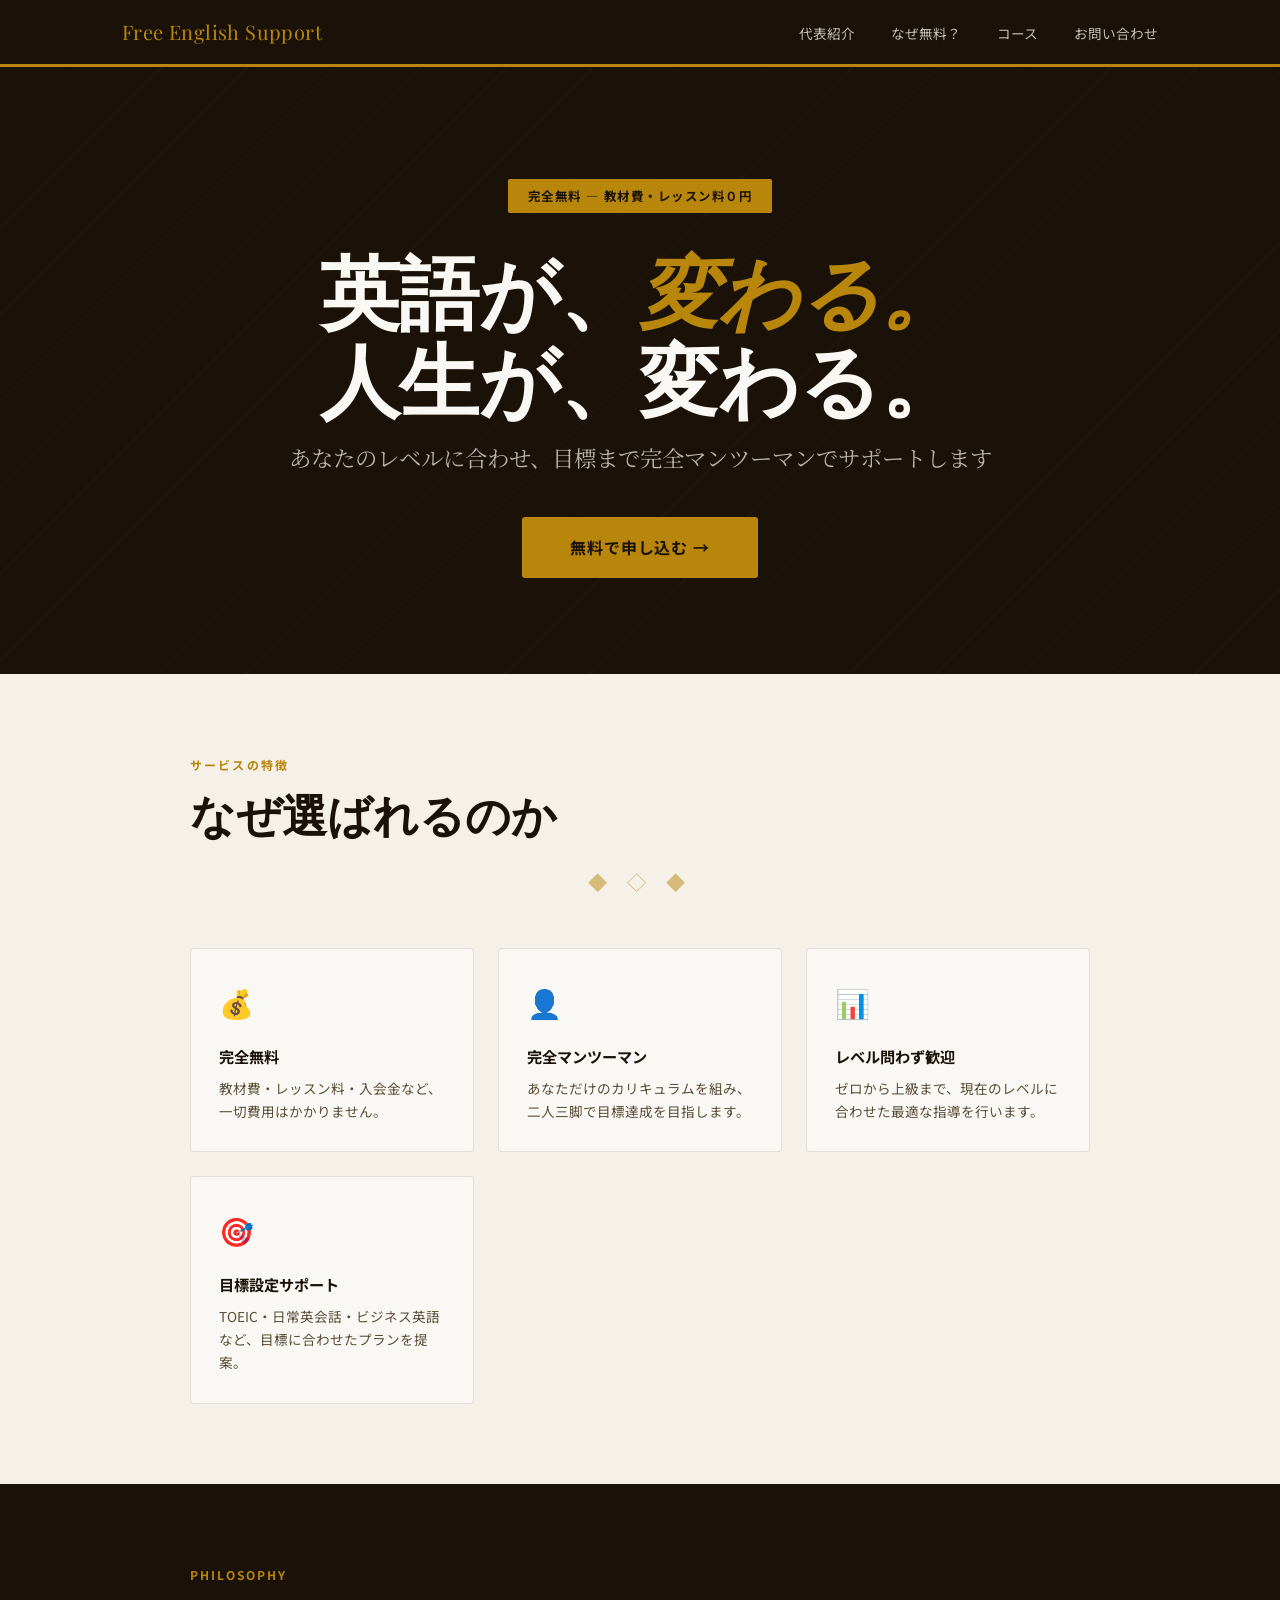
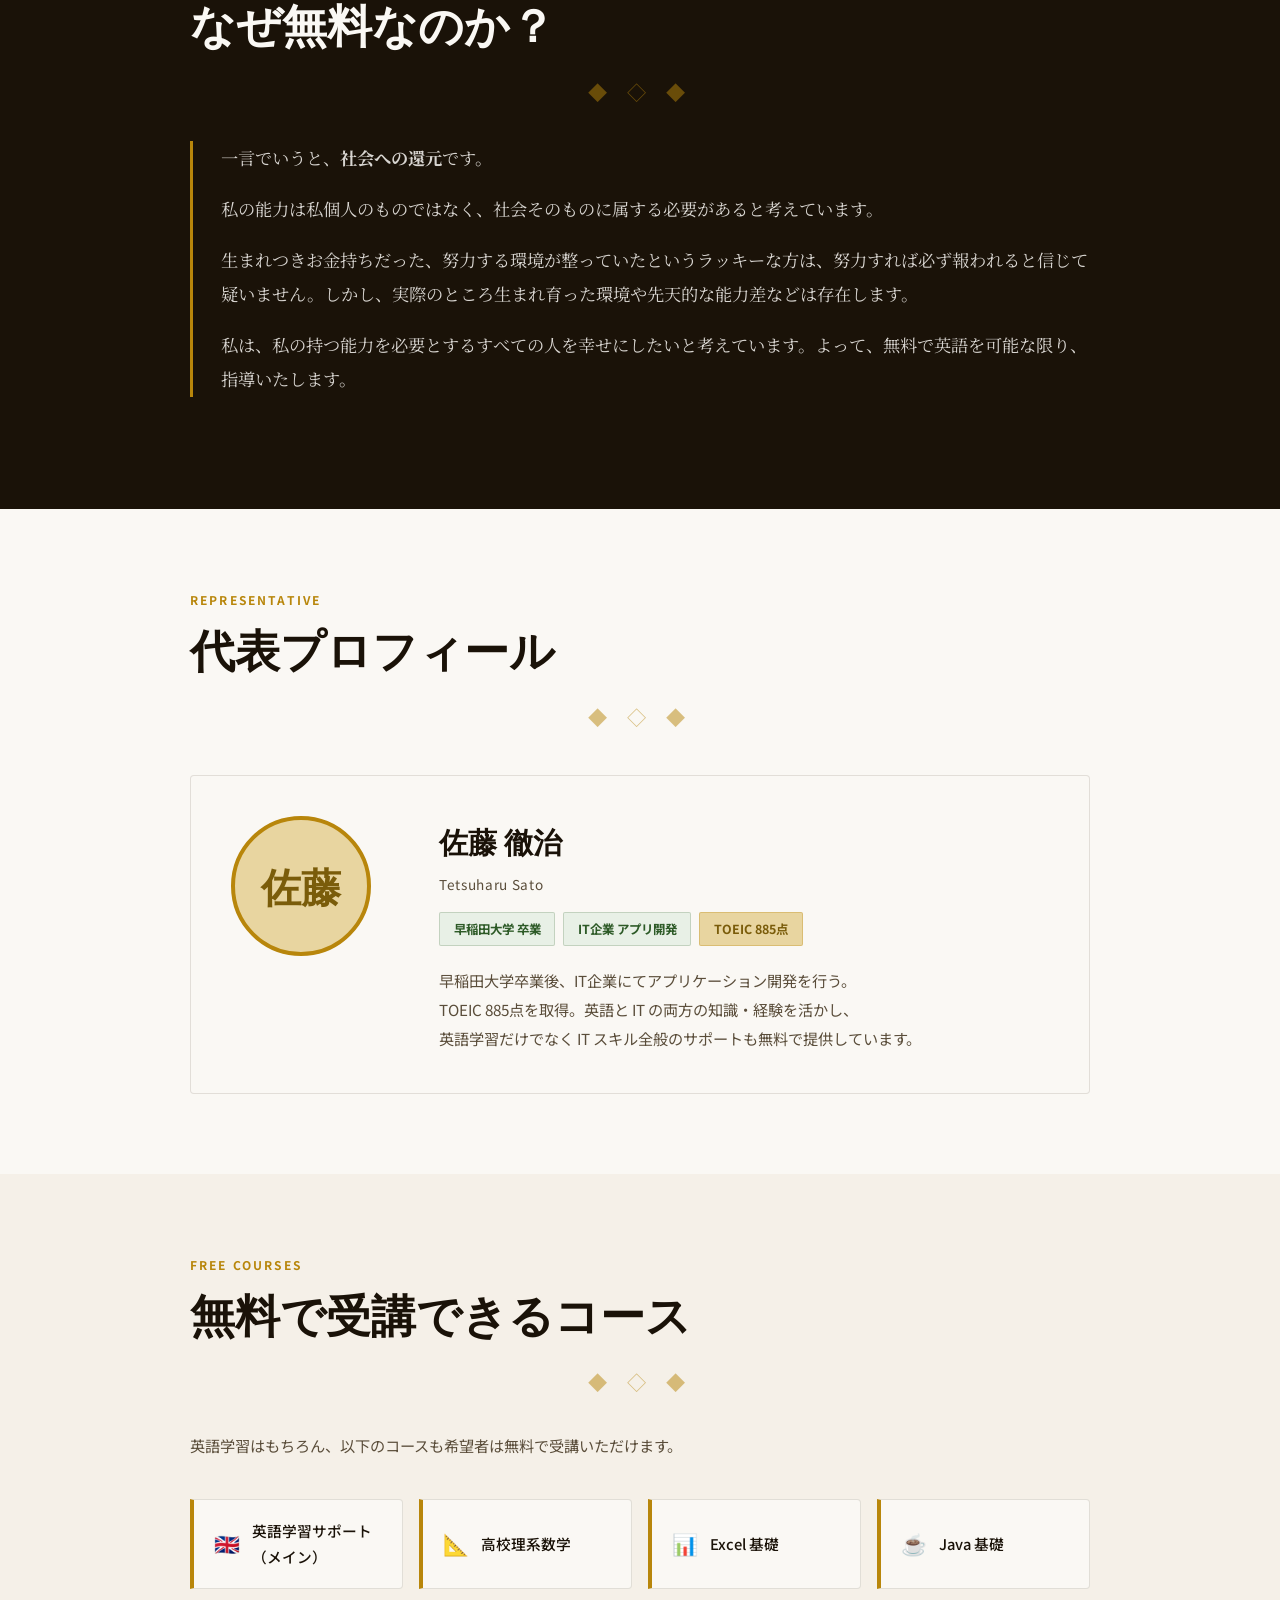
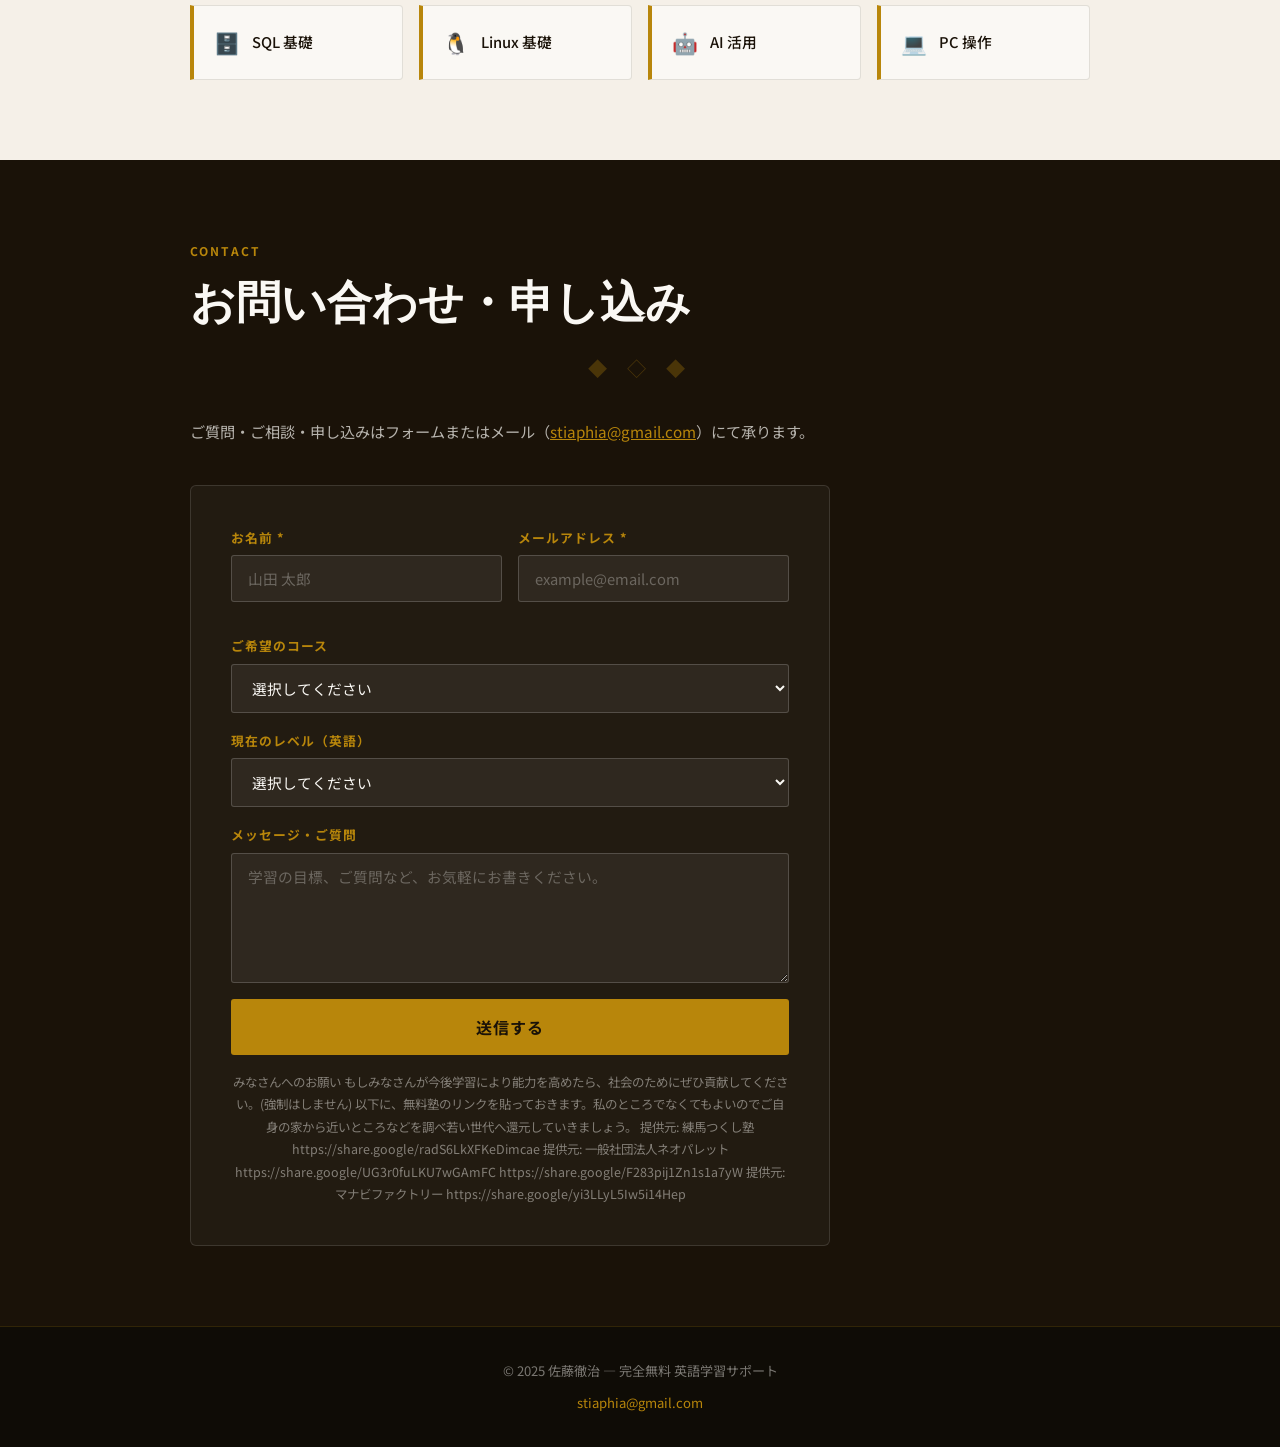
==== index.html @ 05e960ed "index.html" ====
<!DOCTYPE html>
<html lang="ja">
<head>
<meta charset="UTF-8">
<meta name="viewport" content="width=device-width, initial-scale=1.0">
 <meta name="description" content="今までなかった完全無料の学習サポート。
早稲田卒のプロ講師が営業なしの無料指導。
マンツーマンで徹底サポートします。">
<title>完全無料 英語学習サポート | 佐藤徹治</title>
<link rel="preconnect" href="https://fonts.googleapis.com">
<link rel="preconnect" href="https://fonts.gstatic.com" crossorigin>
<link href="https://fonts.googleapis.com/css2?family=Noto+Serif+JP:wght@400;700&family=Noto+Sans+JP:wght@300;400;500;700&family=Playfair+Display:ital,wght@0,700;1,400&display=swap" rel="stylesheet">
<style>
  *, *::before, *::after { box-sizing: border-box; margin: 0; padding: 0; }

  :root {
    --ink: #1a1208;
    --ink-muted: #5a4d3a;
    --paper: #faf8f4;
    --paper-warm: #f5f0e8;
    --accent: #b8860b;
    --accent-light: #e8d5a0;
    --accent-dark: #7a5c0a;
    --green: #2d5a27;
    --green-light: #e8f0e6;
    --border: rgba(90,77,58,0.15);
  }

  html { scroll-behavior: smooth; }

  body {
    font-family: 'Noto Sans JP', sans-serif;
    background: var(--paper);
    color: var(--ink);
    font-size: 16px;
    line-height: 1.8;
    overflow-x: hidden;
  }

  /* ── HEADER ── */
  header {
    background: var(--ink);
    color: var(--paper);
    padding: 0;
    position: sticky;
    top: 0;
    z-index: 100;
    border-bottom: 3px solid var(--accent);
  }
  .header-inner {
    max-width: 1100px;
    margin: 0 auto;
    padding: 0 2rem;
    display: flex;
    align-items: center;
    justify-content: space-between;
    height: 64px;
  }
  .logo {
    font-family: 'Playfair Display', serif;
    font-size: 1.25rem;
    color: var(--accent);
    letter-spacing: 0.02em;
  }
  nav a {
    color: rgba(250,248,244,0.75);
    text-decoration: none;
    font-size: 0.85rem;
    margin-left: 2rem;
    transition: color 0.2s;
    font-weight: 400;
  }
  nav a:hover { color: var(--accent); }

  /* ── HERO ── */
  .hero {
    background: var(--ink);
    color: var(--paper);
    padding: 7rem 2rem 6rem;
    text-align: center;
    position: relative;
    overflow: hidden;
  }
  .hero::before {
    content: '';
    position: absolute;
    inset: 0;
    background: repeating-linear-gradient(
      -45deg,
      transparent,
      transparent 60px,
      rgba(184,134,11,0.04) 60px,
      rgba(184,134,11,0.04) 61px
    );
    pointer-events: none;
  }
  .free-badge {
    display: inline-block;
    background: var(--accent);
    color: var(--ink);
    font-size: 0.78rem;
    font-weight: 700;
    letter-spacing: 0.12em;
    padding: 0.35rem 1.2rem;
    border-radius: 2px;
    margin-bottom: 2rem;
    text-transform: uppercase;
  }
  .hero h1 {
    font-family: 'Playfair Display', serif;
    font-size: clamp(2.8rem, 7vw, 5rem);
    font-weight: 700;
    line-height: 1.1;
    margin-bottom: 1rem;
    letter-spacing: -0.01em;
  }
  .hero h1 em {
    font-style: italic;
    color: var(--accent);
  }
  .hero-sub {
    font-family: 'Noto Serif JP', serif;
    font-size: clamp(1.1rem, 2.5vw, 1.4rem);
    color: rgba(250,248,244,0.7);
    margin-bottom: 2.5rem;
    font-weight: 400;
  }
  .hero-cta {
    display: inline-block;
    background: var(--accent);
    color: var(--ink);
    padding: 1rem 3rem;
    font-weight: 700;
    font-size: 1rem;
    text-decoration: none;
    border-radius: 3px;
    transition: background 0.2s, transform 0.1s;
    letter-spacing: 0.05em;
  }
  .hero-cta:hover {
    background: #d4a010;
    transform: translateY(-1px);
  }

  /* ── SECTIONS ── */
  section { padding: 5rem 2rem; }
  .section-inner { max-width: 900px; margin: 0 auto; }
  .section-label {
    font-size: 0.75rem;
    font-weight: 700;
    letter-spacing: 0.18em;
    text-transform: uppercase;
    color: var(--accent);
    margin-bottom: 0.75rem;
  }
  .section-title {
    font-family: 'Playfair Display', serif;
    font-size: clamp(2rem, 4vw, 2.8rem);
    font-weight: 700;
    line-height: 1.2;
    margin-bottom: 1.5rem;
    color: var(--ink);
  }

  /* ── WHY FREE ── */
  .why-free {
    background: var(--ink);
    color: var(--paper);
  }
  .why-free .section-title { color: var(--paper); }
  .why-free .section-label { color: var(--accent); }
  .philosophy-text {
    font-family: 'Noto Serif JP', serif;
    font-size: 1.08rem;
    line-height: 2;
    color: rgba(250,248,244,0.85);
    border-left: 3px solid var(--accent);
    padding-left: 1.75rem;
    margin: 2rem 0;
  }
  .philosophy-text p { margin-bottom: 1rem; }
  .philosophy-text p:last-child { margin-bottom: 0; }

  /* ── FEATURES ── */
  .features { background: var(--paper-warm); }
  .features-grid {
    display: grid;
    grid-template-columns: repeat(auto-fit, minmax(220px, 1fr));
    gap: 1.5rem;
    margin-top: 3rem;
  }
  .feature-card {
    background: var(--paper);
    border: 1px solid var(--border);
    border-radius: 4px;
    padding: 1.75rem;
    transition: border-color 0.2s, transform 0.15s;
  }
  .feature-card:hover {
    border-color: var(--accent);
    transform: translateY(-2px);
  }
  .feature-icon {
    font-size: 1.75rem;
    margin-bottom: 1rem;
  }
  .feature-title {
    font-weight: 700;
    font-size: 0.95rem;
    margin-bottom: 0.4rem;
    color: var(--ink);
  }
  .feature-desc {
    font-size: 0.85rem;
    color: var(--ink-muted);
    line-height: 1.7;
  }

  /* ── PROFILE ── */
  .profile-card {
    display: grid;
    grid-template-columns: 160px 1fr;
    gap: 3rem;
    align-items: start;
    background: var(--paper);
    border: 1px solid var(--border);
    border-radius: 4px;
    padding: 2.5rem;
    margin-top: 2.5rem;
  }
  @media (max-width: 600px) {
    .profile-card { grid-template-columns: 1fr; gap: 1.5rem; }
    .avatar-wrap { text-align: center; }
  }
  .avatar {
    width: 140px;
    height: 140px;
    border-radius: 50%;
    background: var(--accent-light);
    border: 4px solid var(--accent);
    display: flex;
    align-items: center;
    justify-content: center;
    font-family: 'Playfair Display', serif;
    font-size: 2.5rem;
    color: var(--accent-dark);
    font-weight: 700;
  }
  .profile-name {
    font-family: 'Playfair Display', serif;
    font-size: 1.8rem;
    font-weight: 700;
    margin-bottom: 0.25rem;
  }
  .profile-name-ruby {
    font-size: 0.85rem;
    color: var(--ink-muted);
    margin-bottom: 1rem;
    letter-spacing: 0.05em;
  }
  .profile-tags {
    display: flex;
    flex-wrap: wrap;
    gap: 0.5rem;
    margin-bottom: 1.25rem;
  }
  .tag {
    background: var(--green-light);
    color: var(--green);
    font-size: 0.78rem;
    font-weight: 700;
    padding: 0.3rem 0.85rem;
    border-radius: 2px;
    border: 1px solid rgba(45,90,39,0.2);
  }
  .tag.gold {
    background: var(--accent-light);
    color: var(--accent-dark);
    border-color: rgba(184,134,11,0.3);
  }
  .profile-bio {
    font-size: 0.95rem;
    color: var(--ink-muted);
    line-height: 1.9;
  }

  /* ── COURSES ── */
  .courses { background: var(--paper-warm); }
  .courses-list {
    margin-top: 2.5rem;
    display: grid;
    grid-template-columns: repeat(auto-fit, minmax(200px, 1fr));
    gap: 1rem;
  }
  .course-item {
    background: var(--paper);
    border: 1px solid var(--border);
    border-left: 4px solid var(--accent);
    padding: 1.1rem 1.25rem;
    border-radius: 0 4px 4px 0;
    display: flex;
    align-items: center;
    gap: 0.75rem;
    font-size: 0.92rem;
    font-weight: 500;
    transition: border-left-color 0.2s, background 0.2s;
  }
  .course-item:hover {
    background: var(--accent-light);
    border-left-color: var(--accent-dark);
  }
  .course-icon { font-size: 1.3rem; flex-shrink: 0; }

  /* ── CONTACT ── */
  .contact { background: var(--ink); color: var(--paper); }
  .contact .section-title { color: var(--paper); }
  .contact .section-label { color: var(--accent); }
  .contact-desc {
    color: rgba(250,248,244,0.7);
    margin-bottom: 2.5rem;
    font-size: 0.95rem;
  }
  .contact-form {
    background: rgba(255,255,255,0.04);
    border: 1px solid rgba(255,255,255,0.12);
    border-radius: 6px;
    padding: 2.5rem;
    max-width: 640px;
  }
  .form-row {
    display: grid;
    grid-template-columns: 1fr 1fr;
    gap: 1rem;
    margin-bottom: 1rem;
  }
  @media (max-width: 580px) { .form-row { grid-template-columns: 1fr; } }
  .form-group {
    display: flex;
    flex-direction: column;
    gap: 0.4rem;
    margin-bottom: 1rem;
  }
  .form-group label {
    font-size: 0.8rem;
    font-weight: 700;
    letter-spacing: 0.08em;
    color: var(--accent);
    text-transform: uppercase;
  }
  .form-group input,
  .form-group textarea,
  .form-group select {
    background: rgba(255,255,255,0.06);
    border: 1px solid rgba(255,255,255,0.18);
    color: var(--paper);
    padding: 0.75rem 1rem;
    border-radius: 3px;
    font-family: 'Noto Sans JP', sans-serif;
    font-size: 0.92rem;
    outline: none;
    transition: border-color 0.2s;
    width: 100%;
  }
  .form-group input:focus,
  .form-group textarea:focus,
  .form-group select:focus {
    border-color: var(--accent);
  }
  .form-group input::placeholder,
  .form-group textarea::placeholder {
    color: rgba(250,248,244,0.3);
  }
  .form-group select option { background: #1a1208; }
  .form-group textarea { min-height: 130px; resize: vertical; }
  .submit-btn {
    background: var(--accent);
    color: var(--ink);
    border: none;
    padding: 1rem 3rem;
    font-family: 'Noto Sans JP', sans-serif;
    font-size: 1rem;
    font-weight: 700;
    border-radius: 3px;
    cursor: pointer;
    transition: background 0.2s, transform 0.1s;
    letter-spacing: 0.05em;
    display: block;
    width: 100%;
    margin-top: 0.5rem;
  }
  .submit-btn:hover { background: #d4a010; }
  .submit-btn:active { transform: scale(0.99); }
  .form-note {
    font-size: 0.78rem;
    color: rgba(250,248,244,0.45);
    margin-top: 1rem;
    text-align: center;
  }
  .form-note a { color: var(--accent); text-decoration: none; }
  .success-msg {
    display: none;
    background: var(--green-light);
    color: var(--green);
    border: 1px solid rgba(45,90,39,0.3);
    padding: 1.25rem 1.5rem;
    border-radius: 4px;
    margin-top: 1rem;
    font-weight: 500;
    text-align: center;
  }

  /* ── FOOTER ── */
  footer {
    background: #0f0c06;
    color: rgba(250,248,244,0.45);
    text-align: center;
    padding: 2rem;
    font-size: 0.82rem;
    border-top: 1px solid rgba(184,134,11,0.2);
  }
  footer a { color: var(--accent); text-decoration: none; }

  /* ── DIVIDER ── */
  .ornament {
    text-align: center;
    color: var(--accent);
    font-size: 1.2rem;
    letter-spacing: 0.5rem;
    margin: 1rem 0 2rem;
    opacity: 0.5;
  }

  /* ── MOBILE NAV ── */
  @media (max-width: 640px) {
    nav { display: none; }
    .hero { padding: 5rem 1.25rem 4rem; }
    section { padding: 3.5rem 1.25rem; }
    .contact-form { padding: 1.5rem; }
  }
</style>
</head>
<body>

<!-- HEADER -->
<header>
  <div class="header-inner">
    <div class="logo">Free English Support</div>
    <nav>
      <a href="#about">代表紹介</a>
      <a href="#why">なぜ無料？</a>
      <a href="#courses">コース</a>
      <a href="#contact">お問い合わせ</a>
    </nav>
  </div>
</header>

<!-- HERO -->
<section class="hero">
  <div class="free-badge">完全無料 — 教材費・レッスン料０円</div>
  <h1>英語が、<em>変わる。</em><br>人生が、変わる。</h1>
  <p class="hero-sub">あなたのレベルに合わせ、目標まで完全マンツーマンでサポートします</p>
  <a href="#contact" class="hero-cta">無料で申し込む →</a>
</section>

<!-- FEATURES -->
<section class="features" id="features">
  <div class="section-inner">
    <p class="section-label">サービスの特徴</p>
    <h2 class="section-title">なぜ選ばれるのか</h2>
    <div class="ornament">◆ ◇ ◆</div>
    <div class="features-grid">
      <div class="feature-card">
        <div class="feature-icon">💰</div>
        <div class="feature-title">完全無料</div>
        <div class="feature-desc">教材費・レッスン料・入会金など、一切費用はかかりません。</div>
      </div>
      <div class="feature-card">
        <div class="feature-icon">👤</div>
        <div class="feature-title">完全マンツーマン</div>
        <div class="feature-desc">あなただけのカリキュラムを組み、二人三脚で目標達成を目指します。</div>
      </div>
      <div class="feature-card">
        <div class="feature-icon">📊</div>
        <div class="feature-title">レベル問わず歓迎</div>
        <div class="feature-desc">ゼロから上級まで、現在のレベルに合わせた最適な指導を行います。</div>
      </div>
      <div class="feature-card">
        <div class="feature-icon">🎯</div>
        <div class="feature-title">目標設定サポート</div>
        <div class="feature-desc">TOEIC・日常英会話・ビジネス英語など、目標に合わせたプランを提案。</div>
      </div>
    </div>
  </div>
</section>

<!-- WHY FREE -->
<section class="why-free" id="why">
  <div class="section-inner">
    <p class="section-label">Philosophy</p>
    <h2 class="section-title">なぜ無料なのか？</h2>
    <div class="ornament">◆ ◇ ◆</div>
    <div class="philosophy-text">
      <p>一言でいうと、<strong>社会への還元</strong>です。</p>
      <p>私の能力は私個人のものではなく、社会そのものに属する必要があると考えています。</p>
      <p>生まれつきお金持ちだった、努力する環境が整っていたというラッキーな方は、努力すれば必ず報われると信じて疑いません。しかし、実際のところ生まれ育った環境や先天的な能力差などは存在します。</p>
      <p>私は、私の持つ能力を必要とするすべての人を幸せにしたいと考えています。よって、無料で英語を可能な限り、指導いたします。</p>
    </div>
  </div>
</section>

<!-- PROFILE -->
<section id="about">
  <div class="section-inner">
    <p class="section-label">Representative</p>
    <h2 class="section-title">代表プロフィール</h2>
    <div class="ornament">◆ ◇ ◆</div>
    <div class="profile-card">
      <div class="avatar-wrap">
        <div class="avatar">佐藤</div>
      </div>
      <div>
        <div class="profile-name">佐藤 徹治</div>
        <div class="profile-name-ruby">Tetsuharu Sato</div>
        <div class="profile-tags">
          <span class="tag">早稲田大学 卒業</span>
          <span class="tag">IT企業 アプリ開発</span>
          <span class="tag gold">TOEIC 885点</span>
        </div>
        <p class="profile-bio">
          早稲田大学卒業後、IT企業にてアプリケーション開発を行う。<br>
          TOEIC 885点を取得。英語と IT の両方の知識・経験を活かし、<br>
          英語学習だけでなく IT スキル全般のサポートも無料で提供しています。
        </p>
      </div>
    </div>
  </div>
</section>

<!-- COURSES -->
<section class="courses" id="courses">
  <div class="section-inner">
    <p class="section-label">Free Courses</p>
    <h2 class="section-title">無料で受講できるコース</h2>
    <div class="ornament">◆ ◇ ◆</div>
    <p style="color:var(--ink-muted); font-size:0.95rem;">英語学習はもちろん、以下のコースも希望者は無料で受講いただけます。</p>
    <div class="courses-list">
      <div class="course-item"><span class="course-icon">🇬🇧</span>英語学習サポート（メイン）</div>
      <div class="course-item"><span class="course-icon">📐</span>高校理系数学</div>
      <div class="course-item"><span class="course-icon">📊</span>Excel 基礎</div>
      <div class="course-item"><span class="course-icon">☕</span>Java 基礎</div>
      <div class="course-item"><span class="course-icon">🗄️</span>SQL 基礎</div>
      <div class="course-item"><span class="course-icon">🐧</span>Linux 基礎</div>
      <div class="course-item"><span class="course-icon">🤖</span>AI 活用</div>
      <div class="course-item"><span class="course-icon">💻</span>PC 操作</div>
    </div>
  </div>
</section>

<!-- CONTACT -->
<section class="contact" id="contact">
  <div class="section-inner">
    <p class="section-label">Contact</p>
    <h2 class="section-title">お問い合わせ・申し込み</h2>
    <div class="ornament" style="opacity:0.3;">◆ ◇ ◆</div>
    <p class="contact-desc">
      ご質問・ご相談・申し込みはフォームまたはメール（<a href="mailto:stiaphia@gmail.com" style="color:var(--accent);">stiaphia@gmail.com</a>）にて承ります。
    </p>

    <div class="contact-form">
      <form id="contactForm">
        <div class="form-row">
          <div class="form-group">
            <label for="name">お名前 *</label>
            <input type="text" id="name" name="name" placeholder="山田 太郎" required>
          </div>
          <div class="form-group">
            <label for="email">メールアドレス *</label>
            <input type="email" id="email" name="email" placeholder="example@email.com" required>
          </div>
        </div>
        <div class="form-group">
          <label for="course">ご希望のコース</label>
          <select id="course" name="course">
            <option value="">選択してください</option>
            <option>英語学習サポート</option>
            <option>高校理系数学</option>
            <option>Excel基礎</option>
            <option>Java基礎</option>
            <option>SQL基礎</option>
            <option>Linux基礎</option>
            <option>AI活用</option>
            <option>PC操作</option>
            <option>複数のコース</option>
            <option>まだ決めていない</option>
          </select>
        </div>
        <div class="form-group">
          <label for="level">現在のレベル（英語）</label>
          <select id="level" name="level">
            <option value="">選択してください</option>
            <option>ほぼゼロから</option>
            <option>中学英語程度</option>
            <option>高校英語程度</option>
            <option>大学・社会人レベル</option>
            <option>英語以外のコース希望</option>
          </select>
        </div>
        <div class="form-group">
          <label for="message">メッセージ・ご質問</label>
          <textarea id="message" name="message" placeholder="学習の目標、ご質問など、お気軽にお書きください。"></textarea>
        </div>
        <button type="submit" class="submit-btn">送信する</button>
        <p class="form-note">
                                                 みなさんへのお願い
もしみなさんが今後学習により能力を高めたら、社会のためにぜひ貢献してください。(強制はしません)
以下に、無料塾のリンクを貼っておきます。私のところでなくてもよいのでご自身の家から近いところなどを調べ若い世代へ還元していきましょう。


提供元: 練馬つくし塾 https://share.google/radS6LkXFKeDimcae

提供元: 一般社団法人ネオパレット https://share.google/UG3r0fuLKU7wGAmFC

https://share.google/F283pij1Zn1s1a7yW

提供元: マナビファクトリー https://share.google/yi3LLyL5Iw5i14Hep
        </p>
      </form>
      <div class="success-msg" id="successMsg">
                                        みなさんへのお願い
もしみなさんが今後学習により能力を高めたら、社会のためにぜひ貢献してください。(強制はしません)
以下に、無料塾のリンクを貼っておきます。私のところでなくてもよいのでご自身の家から近いところなどを調べ若い世代へ還元していきましょう。


提供元: 練馬つくし塾 https://share.google/radS6LkXFKeDimcae

提供元: 一般社団法人ネオパレット https://share.google/UG3r0fuLKU7wGAmFC

https://share.google/F283pij1Zn1s1a7yW

提供元: マナビファクトリー https://share.google/yi3LLyL5Iw5i14Hep

      </div>
    </div>
  </div>
</section>

<!-- FOOTER -->
<footer>
  <p>&copy; 2025 佐藤徹治 — 完全無料 英語学習サポート</p>
  <p style="margin-top:0.5rem;"><a href="mailto:stiaphia@gmail.com">stiaphia@gmail.com</a></p>
</footer>

<script>
document.getElementById('contactForm').addEventListener('submit', function(e) {
  e.preventDefault();

  const name    = document.getElementById('name').value.trim();
  const email   = document.getElementById('email').value.trim();
  const course  = document.getElementById('course').value;
  const level   = document.getElementById('level').value;
  const message = document.getElementById('message').value.trim();

  const subject = encodeURIComponent('【英語学習サポート お問い合わせ】' + name + ' 様');
  const body = encodeURIComponent(
    'お名前: ' + name + '\n' +
    'メールアドレス: ' + email + '\n' +
    'ご希望のコース: ' + (course || '未選択') + '\n' +
    '現在のレベル: ' + (level || '未選択') + '\n\n' +
    'メッセージ:\n' + (message || '（なし）') + '\n\n' +
    '---\n' +
    'このメールは「完全無料 英語学習サポート」サイトのお問い合わせフォームより送信されました。'
  );

  window.location.href = 'mailto:stiaphia@gmail.com?subject=' + subject + '&body=' + body;

  document.getElementById('successMsg').style.display = 'block';
});
</script>

</body>
</html>
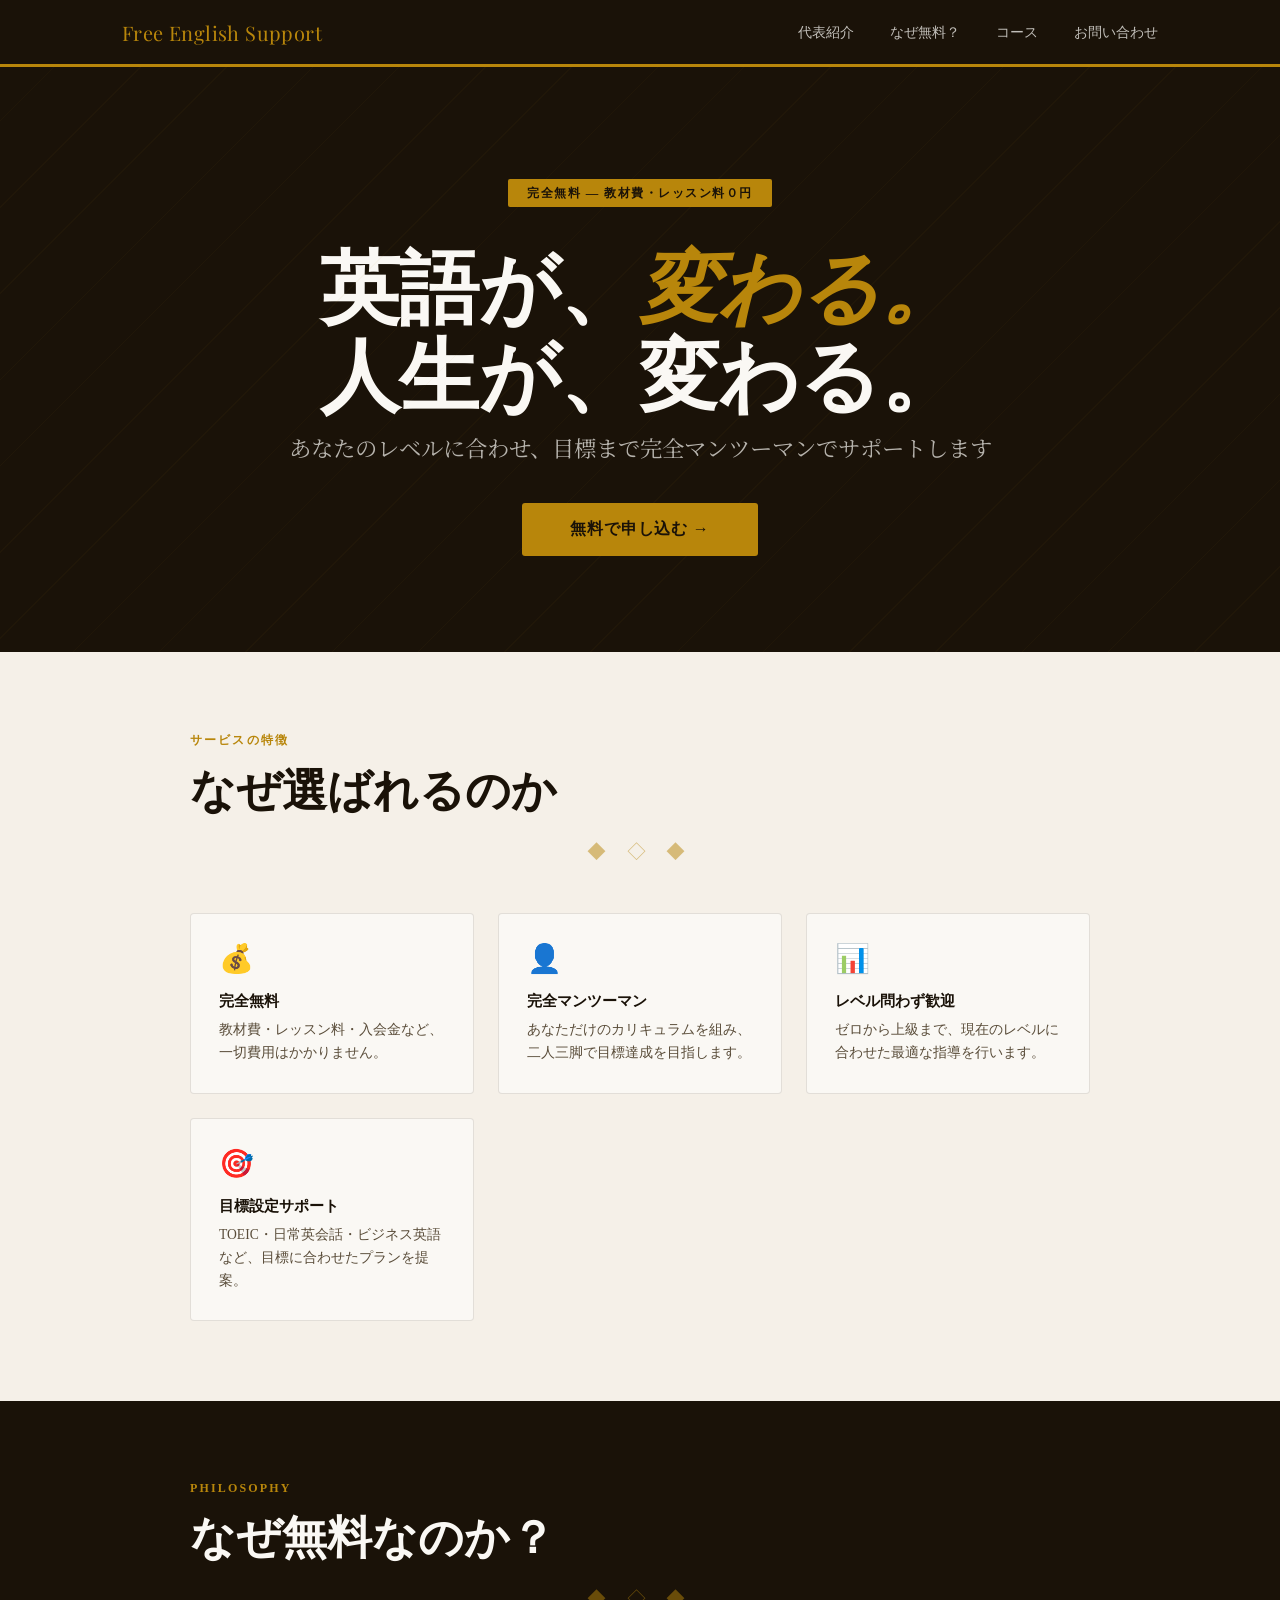
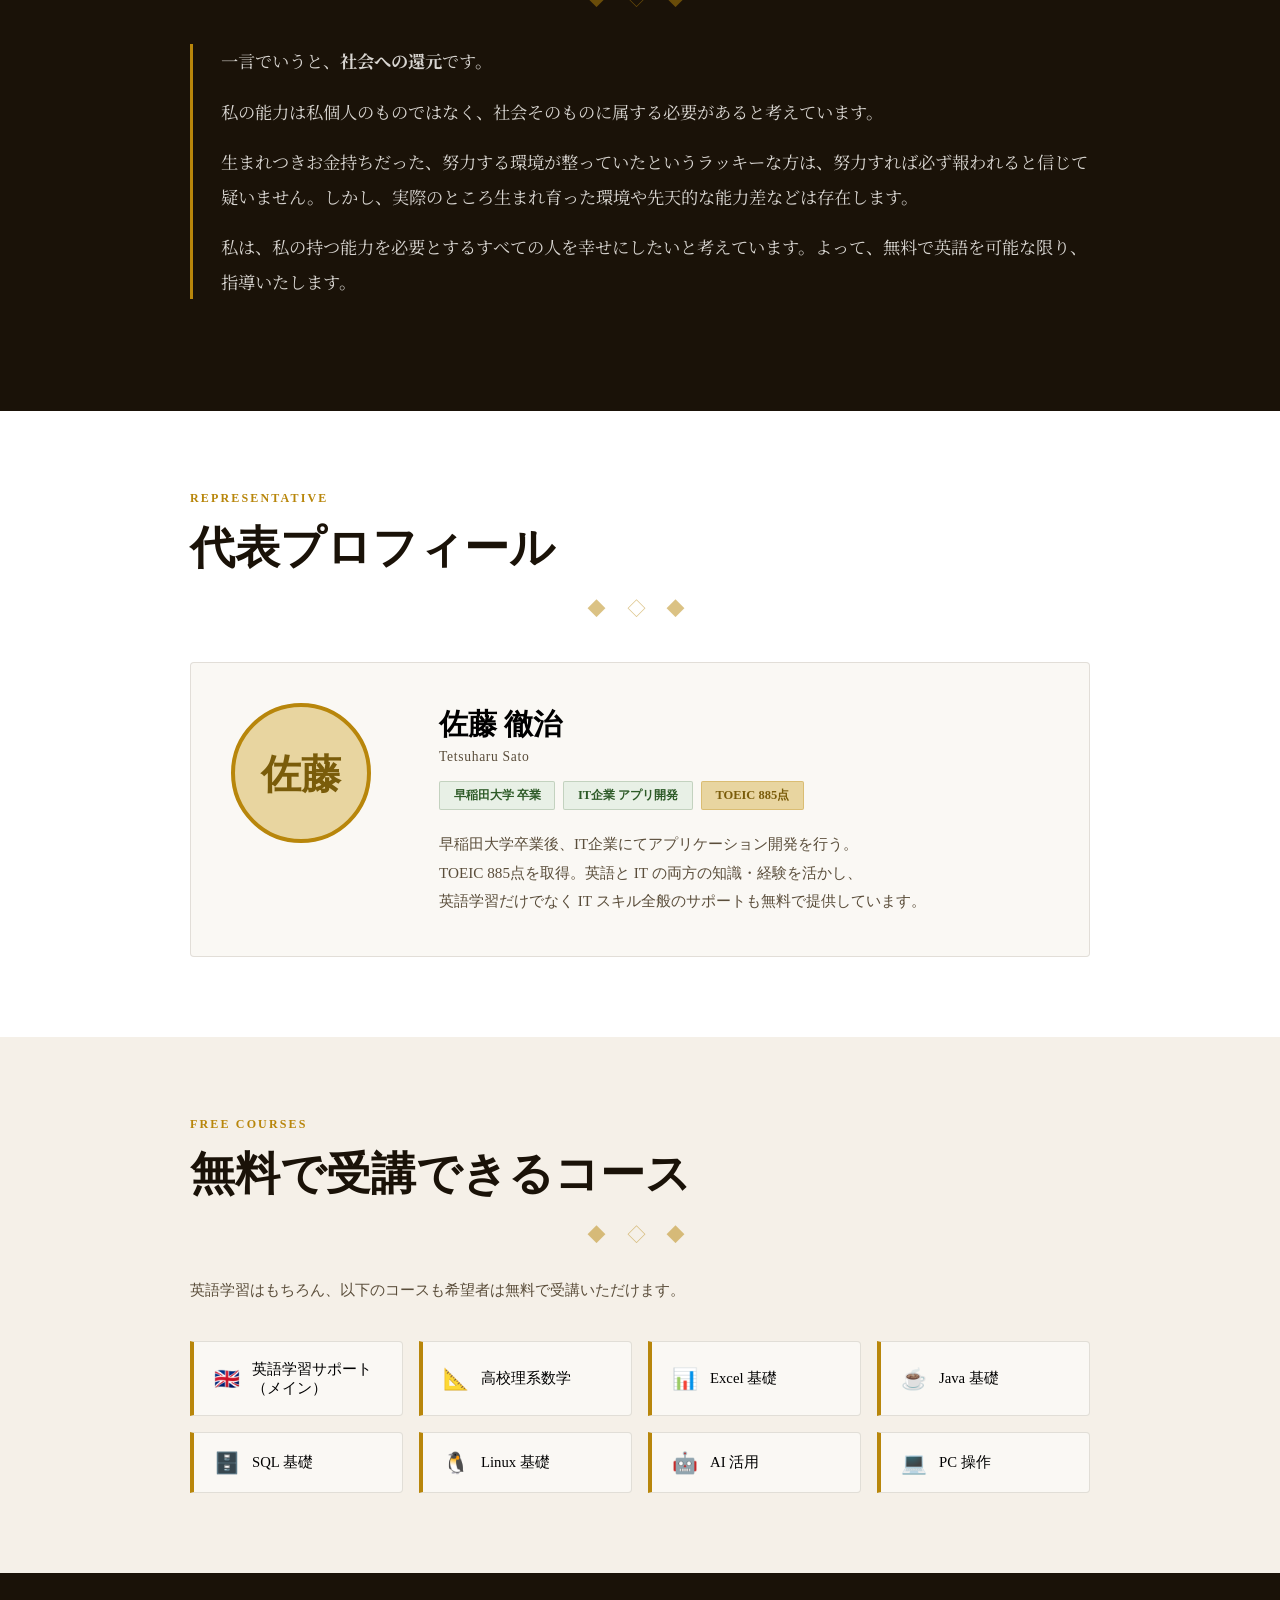
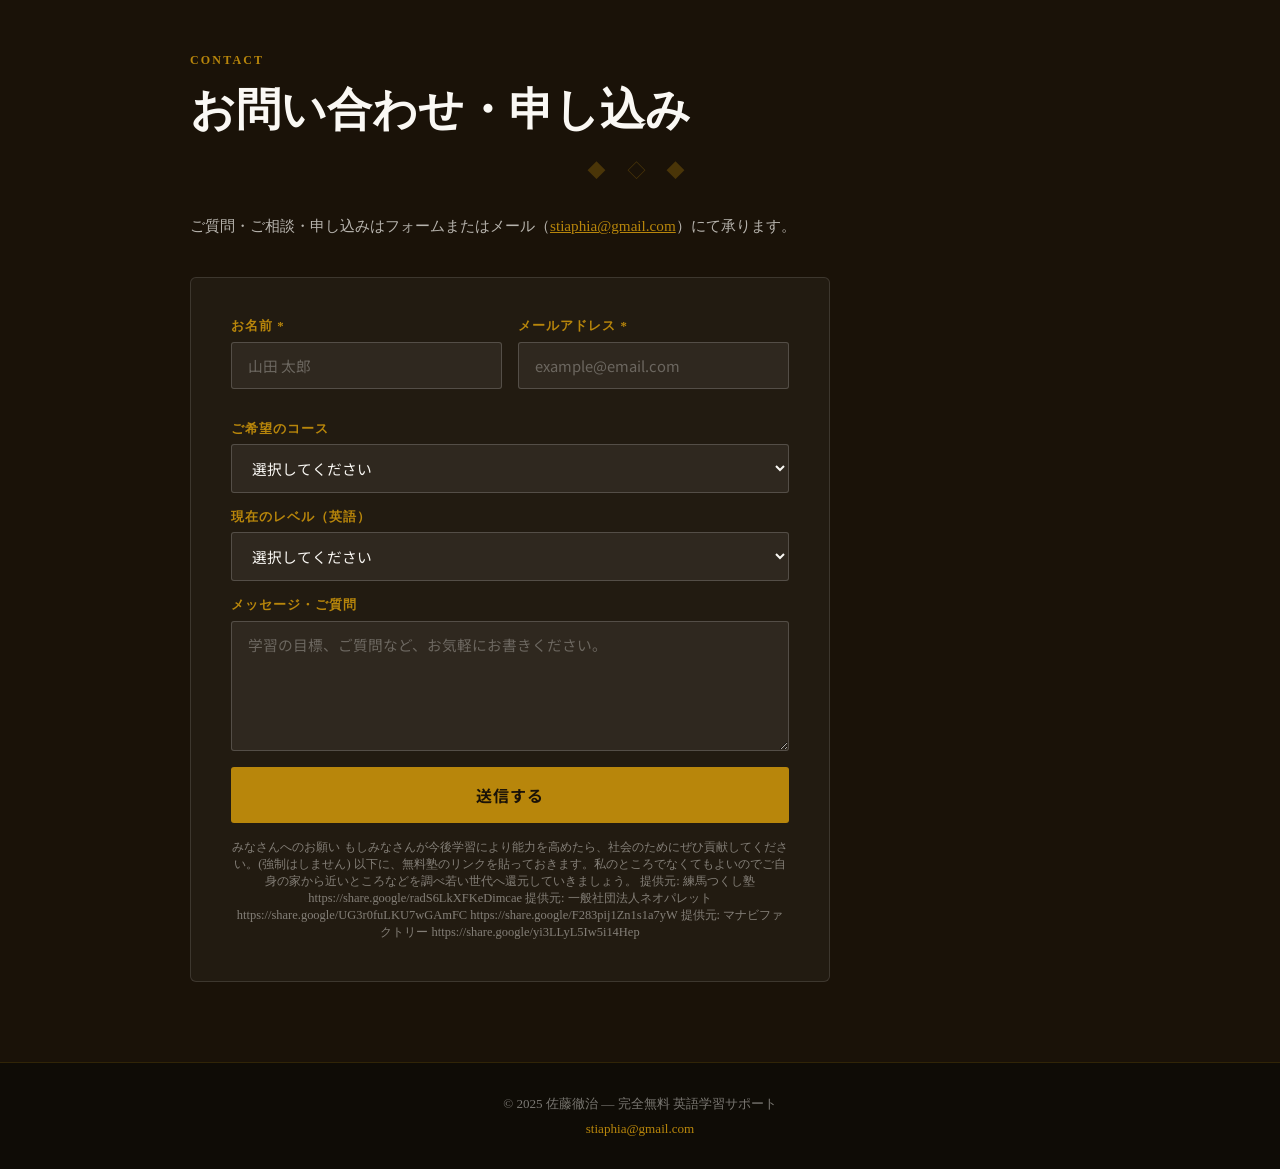
==== commit c55b48fe: "index.html" ====
--- a/index.html
+++ b/index.html
@@ -6,7 +6,8 @@
  <meta name="description" content="今までなかった完全無料の学習サポート。
 早稲田卒のプロ講師が営業なしの無料指導。
 マンツーマンで徹底サポートします。">
-<title>完全無料 英語学習サポート | 佐藤徹治</title>
+
+ <title>完全無料 英語学習サポート | 佐藤徹治</title>
 <link rel="preconnect" href="https://fonts.googleapis.com">
 <link rel="preconnect" href="https://fonts.gstatic.com" crossorigin>
 <link href="https://fonts.googleapis.com/css2?family=Noto+Serif+JP:wght@400;700&family=Noto+Sans+JP:wght@300;400;500;700&family=Playfair+Display:ital,wght@0,700;1,400&display=swap" rel="stylesheet">
@@ -27,7 +28,7 @@
   }
 
   html { scroll-behavior: smooth; }
-
+<meta name="google-site-verification" content="kcjAiDARz-SlB-MMBJjVjL4uAF39g-6WgM6l1GGDwiA" />
   body {
     font-family: 'Noto Sans JP', sans-serif;
     background: var(--paper);
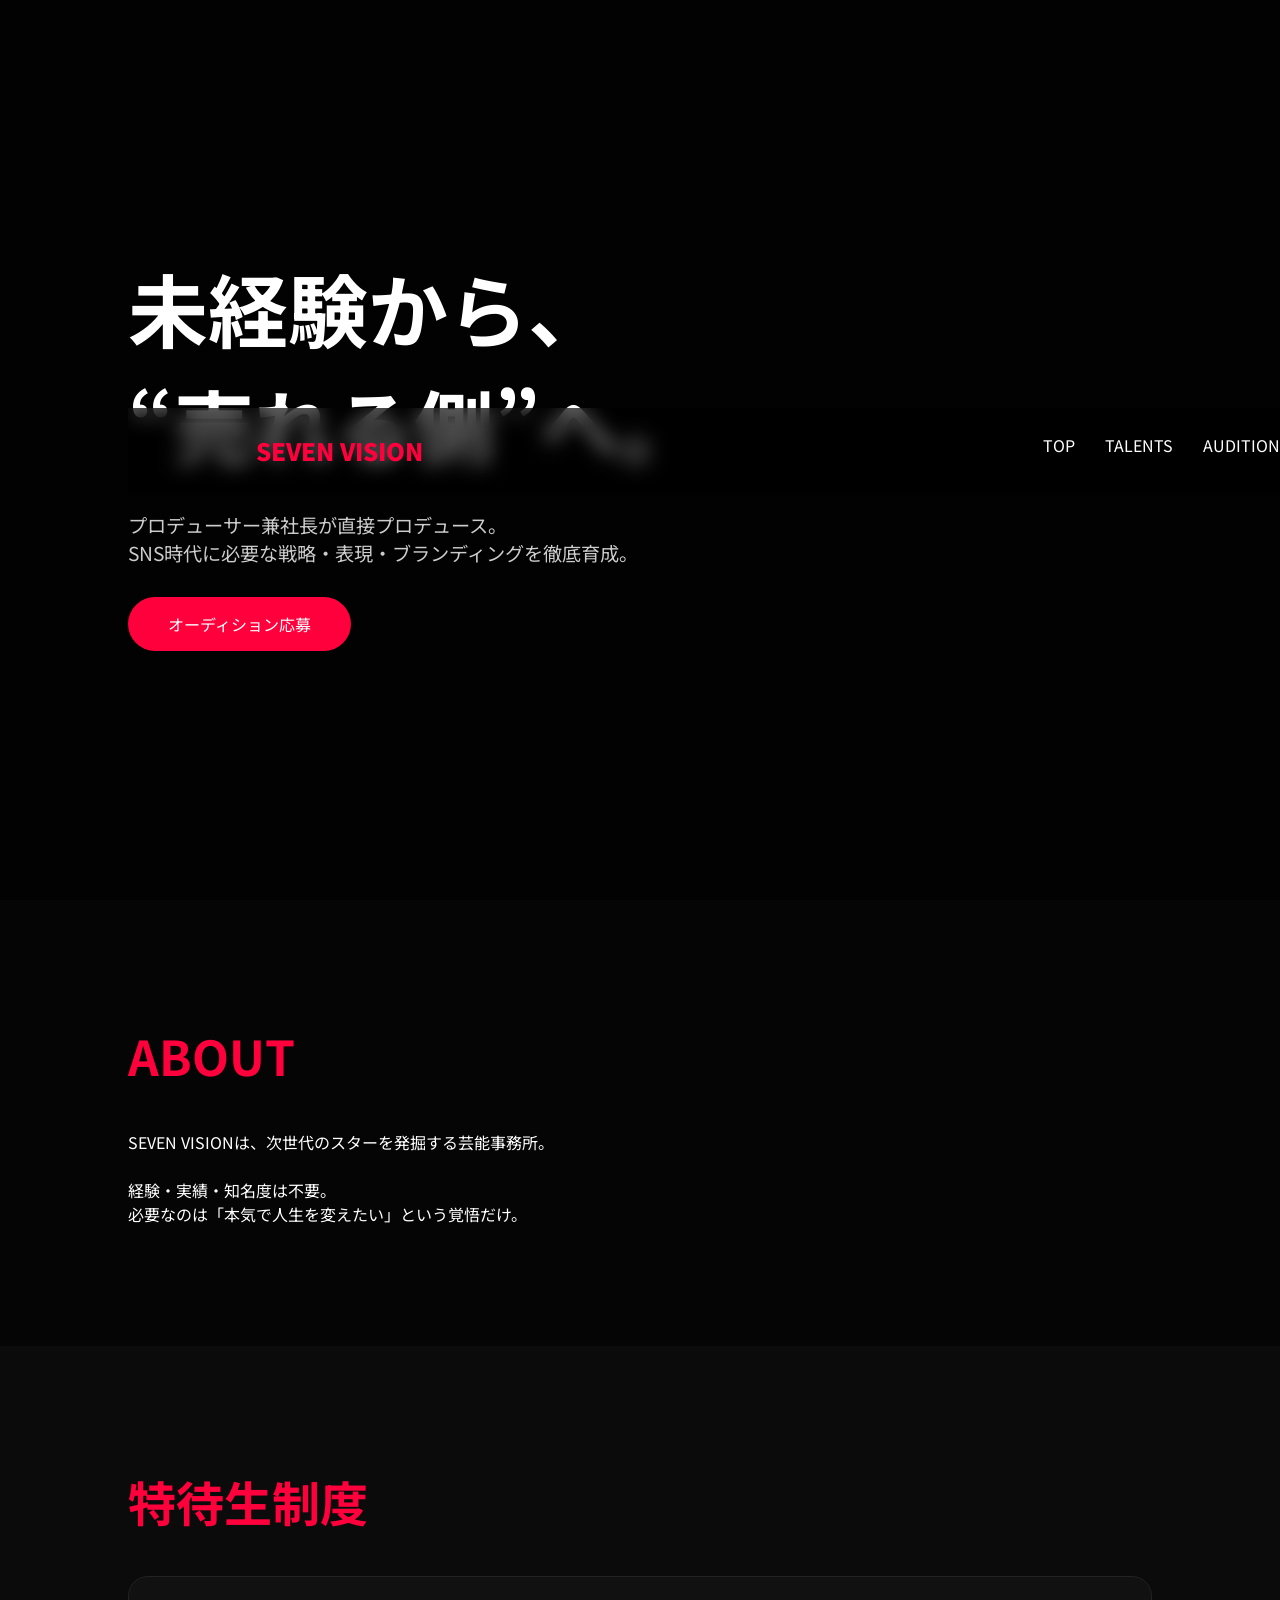
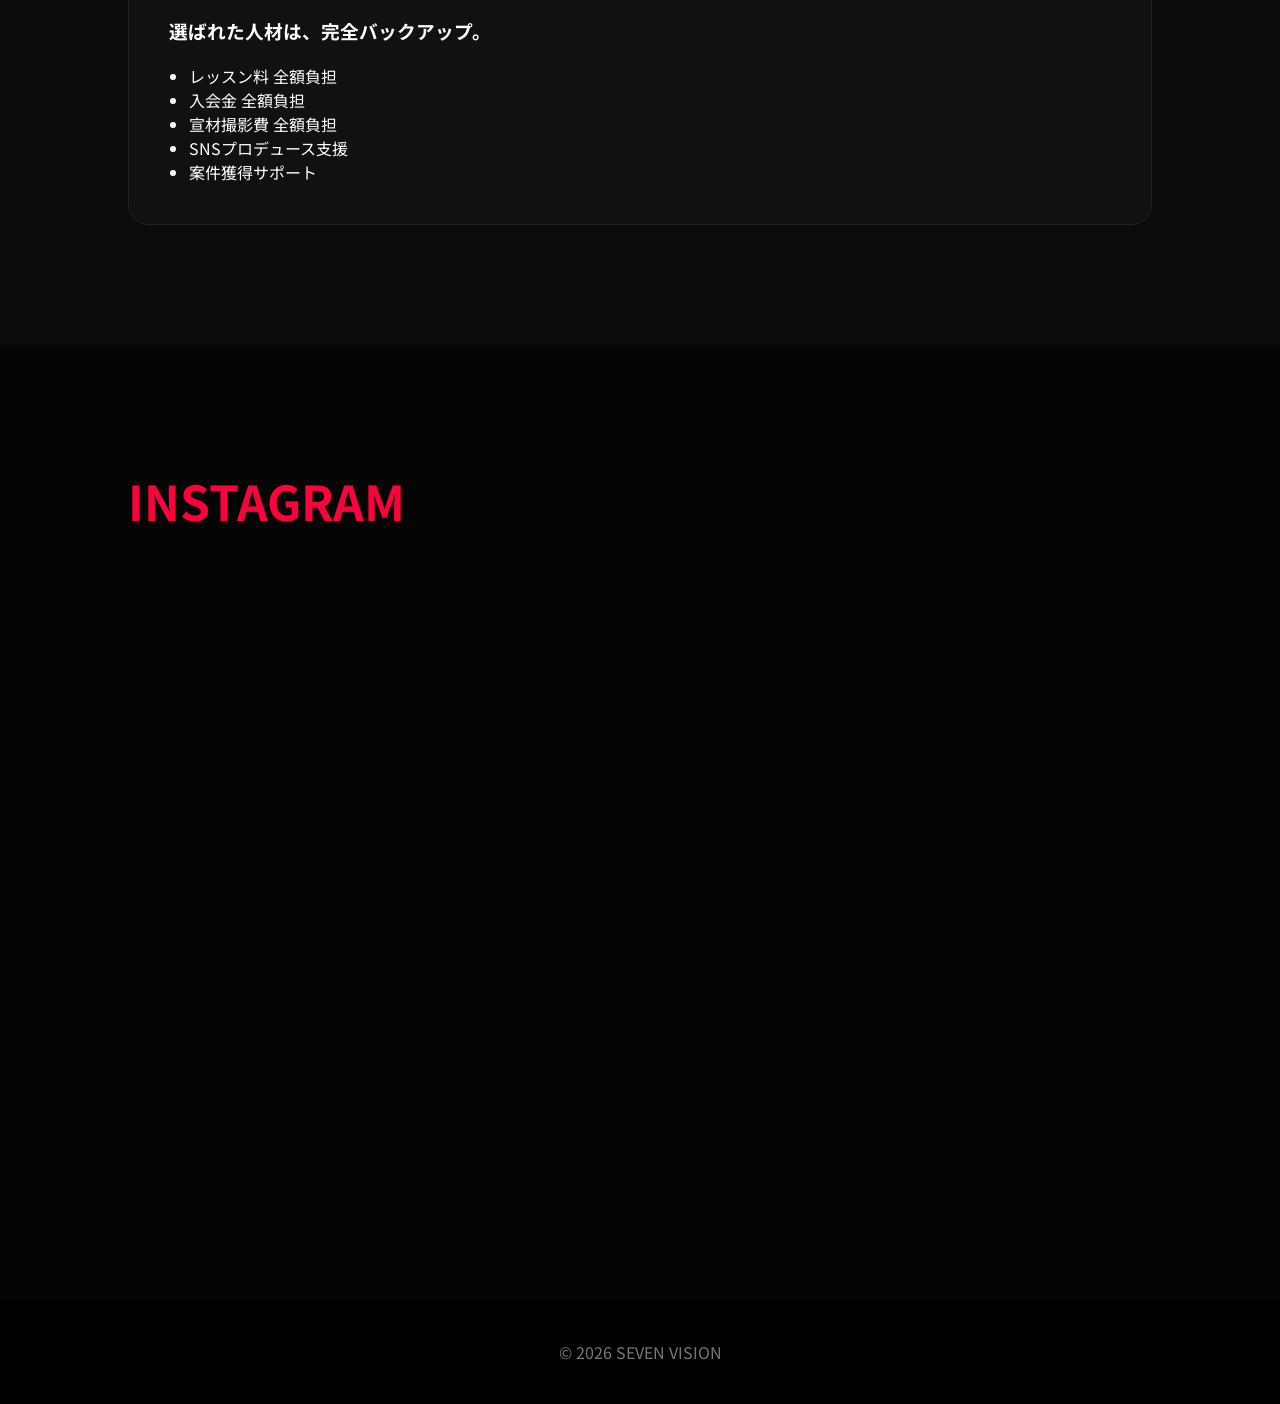
==== commit 32d6844a: "Add files via upload" ====
--- a/index.html
+++ b/index.html
@@ -1,682 +1,104 @@
-<!DOCTYPE html>
-<html lang="ja">
-<head>
-<meta charset="UTF-8">
-<meta name="viewport" content="width=device-width, initial-scale=1.0">
- <meta name="description" content="今までなかった完全無料の学習サポート。
-早稲田卒のプロ講師が営業なしの無料指導。
-マンツーマンで徹底サポートします。">
-
- <title>完全無料 英語学習サポート | 佐藤徹治</title>
-<link rel="preconnect" href="https://fonts.googleapis.com">
-<link rel="preconnect" href="https://fonts.gstatic.com" crossorigin>
-<link href="https://fonts.googleapis.com/css2?family=Noto+Serif+JP:wght@400;700&family=Noto+Sans+JP:wght@300;400;500;700&family=Playfair+Display:ital,wght@0,700;1,400&display=swap" rel="stylesheet">
-<style>
-  *, *::before, *::after { box-sizing: border-box; margin: 0; padding: 0; }
-
-  :root {
-    --ink: #1a1208;
-    --ink-muted: #5a4d3a;
-    --paper: #faf8f4;
-    --paper-warm: #f5f0e8;
-    --accent: #b8860b;
-    --accent-light: #e8d5a0;
-    --accent-dark: #7a5c0a;
-    --green: #2d5a27;
-    --green-light: #e8f0e6;
-    --border: rgba(90,77,58,0.15);
-  }
-
-  html { scroll-behavior: smooth; }
-<meta name="google-site-verification" content="kcjAiDARz-SlB-MMBJjVjL4uAF39g-6WgM6l1GGDwiA" />
-  body {
-    font-family: 'Noto Sans JP', sans-serif;
-    background: var(--paper);
-    color: var(--ink);
-    font-size: 16px;
-    line-height: 1.8;
-    overflow-x: hidden;
-  }
-
-  /* ── HEADER ── */
-  header {
-    background: var(--ink);
-    color: var(--paper);
-    padding: 0;
-    position: sticky;
-    top: 0;
-    z-index: 100;
-    border-bottom: 3px solid var(--accent);
-  }
-  .header-inner {
-    max-width: 1100px;
-    margin: 0 auto;
-    padding: 0 2rem;
-    display: flex;
-    align-items: center;
-    justify-content: space-between;
-    height: 64px;
-  }
-  .logo {
-    font-family: 'Playfair Display', serif;
-    font-size: 1.25rem;
-    color: var(--accent);
-    letter-spacing: 0.02em;
-  }
-  nav a {
-    color: rgba(250,248,244,0.75);
-    text-decoration: none;
-    font-size: 0.85rem;
-    margin-left: 2rem;
-    transition: color 0.2s;
-    font-weight: 400;
-  }
-  nav a:hover { color: var(--accent); }
-
-  /* ── HERO ── */
-  .hero {
-    background: var(--ink);
-    color: var(--paper);
-    padding: 7rem 2rem 6rem;
-    text-align: center;
-    position: relative;
-    overflow: hidden;
-  }
-  .hero::before {
-    content: '';
-    position: absolute;
-    inset: 0;
-    background: repeating-linear-gradient(
-      -45deg,
-      transparent,
-      transparent 60px,
-      rgba(184,134,11,0.04) 60px,
-      rgba(184,134,11,0.04) 61px
-    );
-    pointer-events: none;
-  }
-  .free-badge {
-    display: inline-block;
-    background: var(--accent);
-    color: var(--ink);
-    font-size: 0.78rem;
-    font-weight: 700;
-    letter-spacing: 0.12em;
-    padding: 0.35rem 1.2rem;
-    border-radius: 2px;
-    margin-bottom: 2rem;
-    text-transform: uppercase;
-  }
-  .hero h1 {
-    font-family: 'Playfair Display', serif;
-    font-size: clamp(2.8rem, 7vw, 5rem);
-    font-weight: 700;
-    line-height: 1.1;
-    margin-bottom: 1rem;
-    letter-spacing: -0.01em;
-  }
-  .hero h1 em {
-    font-style: italic;
-    color: var(--accent);
-  }
-  .hero-sub {
-    font-family: 'Noto Serif JP', serif;
-    font-size: clamp(1.1rem, 2.5vw, 1.4rem);
-    color: rgba(250,248,244,0.7);
-    margin-bottom: 2.5rem;
-    font-weight: 400;
-  }
-  .hero-cta {
-    display: inline-block;
-    background: var(--accent);
-    color: var(--ink);
-    padding: 1rem 3rem;
-    font-weight: 700;
-    font-size: 1rem;
-    text-decoration: none;
-    border-radius: 3px;
-    transition: background 0.2s, transform 0.1s;
-    letter-spacing: 0.05em;
-  }
-  .hero-cta:hover {
-    background: #d4a010;
-    transform: translateY(-1px);
-  }
-
-  /* ── SECTIONS ── */
-  section { padding: 5rem 2rem; }
-  .section-inner { max-width: 900px; margin: 0 auto; }
-  .section-label {
-    font-size: 0.75rem;
-    font-weight: 700;
-    letter-spacing: 0.18em;
-    text-transform: uppercase;
-    color: var(--accent);
-    margin-bottom: 0.75rem;
-  }
-  .section-title {
-    font-family: 'Playfair Display', serif;
-    font-size: clamp(2rem, 4vw, 2.8rem);
-    font-weight: 700;
-    line-height: 1.2;
-    margin-bottom: 1.5rem;
-    color: var(--ink);
-  }
-
-  /* ── WHY FREE ── */
-  .why-free {
-    background: var(--ink);
-    color: var(--paper);
-  }
-  .why-free .section-title { color: var(--paper); }
-  .why-free .section-label { color: var(--accent); }
-  .philosophy-text {
-    font-family: 'Noto Serif JP', serif;
-    font-size: 1.08rem;
-    line-height: 2;
-    color: rgba(250,248,244,0.85);
-    border-left: 3px solid var(--accent);
-    padding-left: 1.75rem;
-    margin: 2rem 0;
-  }
-  .philosophy-text p { margin-bottom: 1rem; }
-  .philosophy-text p:last-child { margin-bottom: 0; }
-
-  /* ── FEATURES ── */
-  .features { background: var(--paper-warm); }
-  .features-grid {
-    display: grid;
-    grid-template-columns: repeat(auto-fit, minmax(220px, 1fr));
-    gap: 1.5rem;
-    margin-top: 3rem;
-  }
-  .feature-card {
-    background: var(--paper);
-    border: 1px solid var(--border);
-    border-radius: 4px;
-    padding: 1.75rem;
-    transition: border-color 0.2s, transform 0.15s;
-  }
-  .feature-card:hover {
-    border-color: var(--accent);
-    transform: translateY(-2px);
-  }
-  .feature-icon {
-    font-size: 1.75rem;
-    margin-bottom: 1rem;
-  }
-  .feature-title {
-    font-weight: 700;
-    font-size: 0.95rem;
-    margin-bottom: 0.4rem;
-    color: var(--ink);
-  }
-  .feature-desc {
-    font-size: 0.85rem;
-    color: var(--ink-muted);
-    line-height: 1.7;
-  }
-
-  /* ── PROFILE ── */
-  .profile-card {
-    display: grid;
-    grid-template-columns: 160px 1fr;
-    gap: 3rem;
-    align-items: start;
-    background: var(--paper);
-    border: 1px solid var(--border);
-    border-radius: 4px;
-    padding: 2.5rem;
-    margin-top: 2.5rem;
-  }
-  @media (max-width: 600px) {
-    .profile-card { grid-template-columns: 1fr; gap: 1.5rem; }
-    .avatar-wrap { text-align: center; }
-  }
-  .avatar {
-    width: 140px;
-    height: 140px;
-    border-radius: 50%;
-    background: var(--accent-light);
-    border: 4px solid var(--accent);
-    display: flex;
-    align-items: center;
-    justify-content: center;
-    font-family: 'Playfair Display', serif;
-    font-size: 2.5rem;
-    color: var(--accent-dark);
-    font-weight: 700;
-  }
-  .profile-name {
-    font-family: 'Playfair Display', serif;
-    font-size: 1.8rem;
-    font-weight: 700;
-    margin-bottom: 0.25rem;
-  }
-  .profile-name-ruby {
-    font-size: 0.85rem;
-    color: var(--ink-muted);
-    margin-bottom: 1rem;
-    letter-spacing: 0.05em;
-  }
-  .profile-tags {
-    display: flex;
-    flex-wrap: wrap;
-    gap: 0.5rem;
-    margin-bottom: 1.25rem;
-  }
-  .tag {
-    background: var(--green-light);
-    color: var(--green);
-    font-size: 0.78rem;
-    font-weight: 700;
-    padding: 0.3rem 0.85rem;
-    border-radius: 2px;
-    border: 1px solid rgba(45,90,39,0.2);
-  }
-  .tag.gold {
-    background: var(--accent-light);
-    color: var(--accent-dark);
-    border-color: rgba(184,134,11,0.3);
-  }
-  .profile-bio {
-    font-size: 0.95rem;
-    color: var(--ink-muted);
-    line-height: 1.9;
-  }
-
-  /* ── COURSES ── */
-  .courses { background: var(--paper-warm); }
-  .courses-list {
-    margin-top: 2.5rem;
-    display: grid;
-    grid-template-columns: repeat(auto-fit, minmax(200px, 1fr));
-    gap: 1rem;
-  }
-  .course-item {
-    background: var(--paper);
-    border: 1px solid var(--border);
-    border-left: 4px solid var(--accent);
-    padding: 1.1rem 1.25rem;
-    border-radius: 0 4px 4px 0;
-    display: flex;
-    align-items: center;
-    gap: 0.75rem;
-    font-size: 0.92rem;
-    font-weight: 500;
-    transition: border-left-color 0.2s, background 0.2s;
-  }
-  .course-item:hover {
-    background: var(--accent-light);
-    border-left-color: var(--accent-dark);
-  }
-  .course-icon { font-size: 1.3rem; flex-shrink: 0; }
-
-  /* ── CONTACT ── */
-  .contact { background: var(--ink); color: var(--paper); }
-  .contact .section-title { color: var(--paper); }
-  .contact .section-label { color: var(--accent); }
-  .contact-desc {
-    color: rgba(250,248,244,0.7);
-    margin-bottom: 2.5rem;
-    font-size: 0.95rem;
-  }
-  .contact-form {
-    background: rgba(255,255,255,0.04);
-    border: 1px solid rgba(255,255,255,0.12);
-    border-radius: 6px;
-    padding: 2.5rem;
-    max-width: 640px;
-  }
-  .form-row {
-    display: grid;
-    grid-template-columns: 1fr 1fr;
-    gap: 1rem;
-    margin-bottom: 1rem;
-  }
-  @media (max-width: 580px) { .form-row { grid-template-columns: 1fr; } }
-  .form-group {
-    display: flex;
-    flex-direction: column;
-    gap: 0.4rem;
-    margin-bottom: 1rem;
-  }
-  .form-group label {
-    font-size: 0.8rem;
-    font-weight: 700;
-    letter-spacing: 0.08em;
-    color: var(--accent);
-    text-transform: uppercase;
-  }
-  .form-group input,
-  .form-group textarea,
-  .form-group select {
-    background: rgba(255,255,255,0.06);
-    border: 1px solid rgba(255,255,255,0.18);
-    color: var(--paper);
-    padding: 0.75rem 1rem;
-    border-radius: 3px;
-    font-family: 'Noto Sans JP', sans-serif;
-    font-size: 0.92rem;
-    outline: none;
-    transition: border-color 0.2s;
-    width: 100%;
-  }
-  .form-group input:focus,
-  .form-group textarea:focus,
-  .form-group select:focus {
-    border-color: var(--accent);
-  }
-  .form-group input::placeholder,
-  .form-group textarea::placeholder {
-    color: rgba(250,248,244,0.3);
-  }
-  .form-group select option { background: #1a1208; }
-  .form-group textarea { min-height: 130px; resize: vertical; }
-  .submit-btn {
-    background: var(--accent);
-    color: var(--ink);
-    border: none;
-    padding: 1rem 3rem;
-    font-family: 'Noto Sans JP', sans-serif;
-    font-size: 1rem;
-    font-weight: 700;
-    border-radius: 3px;
-    cursor: pointer;
-    transition: background 0.2s, transform 0.1s;
-    letter-spacing: 0.05em;
-    display: block;
-    width: 100%;
-    margin-top: 0.5rem;
-  }
-  .submit-btn:hover { background: #d4a010; }
-  .submit-btn:active { transform: scale(0.99); }
-  .form-note {
-    font-size: 0.78rem;
-    color: rgba(250,248,244,0.45);
-    margin-top: 1rem;
-    text-align: center;
-  }
-  .form-note a { color: var(--accent); text-decoration: none; }
-  .success-msg {
-    display: none;
-    background: var(--green-light);
-    color: var(--green);
-    border: 1px solid rgba(45,90,39,0.3);
-    padding: 1.25rem 1.5rem;
-    border-radius: 4px;
-    margin-top: 1rem;
-    font-weight: 500;
-    text-align: center;
-  }
-
-  /* ── FOOTER ── */
-  footer {
-    background: #0f0c06;
-    color: rgba(250,248,244,0.45);
-    text-align: center;
-    padding: 2rem;
-    font-size: 0.82rem;
-    border-top: 1px solid rgba(184,134,11,0.2);
-  }
-  footer a { color: var(--accent); text-decoration: none; }
-
-  /* ── DIVIDER ── */
-  .ornament {
-    text-align: center;
-    color: var(--accent);
-    font-size: 1.2rem;
-    letter-spacing: 0.5rem;
-    margin: 1rem 0 2rem;
-    opacity: 0.5;
-  }
-
-  /* ── MOBILE NAV ── */
-  @media (max-width: 640px) {
-    nav { display: none; }
-    .hero { padding: 5rem 1.25rem 4rem; }
-    section { padding: 3.5rem 1.25rem; }
-    .contact-form { padding: 1.5rem; }
-  }
-</style>
-</head>
-<body>
-
-<!-- HEADER -->
-<header>
-  <div class="header-inner">
-    <div class="logo">Free English Support</div>
-    <nav>
-      <a href="#about">代表紹介</a>
-      <a href="#why">なぜ無料？</a>
-      <a href="#courses">コース</a>
-      <a href="#contact">お問い合わせ</a>
-    </nav>
-  </div>
-</header>
-
-<!-- HERO -->
-<section class="hero">
-  <div class="free-badge">完全無料 — 教材費・レッスン料０円</div>
-  <h1>英語が、<em>変わる。</em><br>人生が、変わる。</h1>
-  <p class="hero-sub">あなたのレベルに合わせ、目標まで完全マンツーマンでサポートします</p>
-  <a href="#contact" class="hero-cta">無料で申し込む →</a>
-</section>
-
-<!-- FEATURES -->
-<section class="features" id="features">
-  <div class="section-inner">
-    <p class="section-label">サービスの特徴</p>
-    <h2 class="section-title">なぜ選ばれるのか</h2>
-    <div class="ornament">◆ ◇ ◆</div>
-    <div class="features-grid">
-      <div class="feature-card">
-        <div class="feature-icon">💰</div>
-        <div class="feature-title">完全無料</div>
-        <div class="feature-desc">教材費・レッスン料・入会金など、一切費用はかかりません。</div>
-      </div>
-      <div class="feature-card">
-        <div class="feature-icon">👤</div>
-        <div class="feature-title">完全マンツーマン</div>
-        <div class="feature-desc">あなただけのカリキュラムを組み、二人三脚で目標達成を目指します。</div>
-      </div>
-      <div class="feature-card">
-        <div class="feature-icon">📊</div>
-        <div class="feature-title">レベル問わず歓迎</div>
-        <div class="feature-desc">ゼロから上級まで、現在のレベルに合わせた最適な指導を行います。</div>
-      </div>
-      <div class="feature-card">
-        <div class="feature-icon">🎯</div>
-        <div class="feature-title">目標設定サポート</div>
-        <div class="feature-desc">TOEIC・日常英会話・ビジネス英語など、目標に合わせたプランを提案。</div>
-      </div>
-    </div>
-  </div>
-</section>
-
-<!-- WHY FREE -->
-<section class="why-free" id="why">
-  <div class="section-inner">
-    <p class="section-label">Philosophy</p>
-    <h2 class="section-title">なぜ無料なのか？</h2>
-    <div class="ornament">◆ ◇ ◆</div>
-    <div class="philosophy-text">
-      <p>一言でいうと、<strong>社会への還元</strong>です。</p>
-      <p>私の能力は私個人のものではなく、社会そのものに属する必要があると考えています。</p>
-      <p>生まれつきお金持ちだった、努力する環境が整っていたというラッキーな方は、努力すれば必ず報われると信じて疑いません。しかし、実際のところ生まれ育った環境や先天的な能力差などは存在します。</p>
-      <p>私は、私の持つ能力を必要とするすべての人を幸せにしたいと考えています。よって、無料で英語を可能な限り、指導いたします。</p>
-    </div>
-  </div>
-</section>
-
-<!-- PROFILE -->
-<section id="about">
-  <div class="section-inner">
-    <p class="section-label">Representative</p>
-    <h2 class="section-title">代表プロフィール</h2>
-    <div class="ornament">◆ ◇ ◆</div>
-    <div class="profile-card">
-      <div class="avatar-wrap">
-        <div class="avatar">佐藤</div>
-      </div>
-      <div>
-        <div class="profile-name">佐藤 徹治</div>
-        <div class="profile-name-ruby">Tetsuharu Sato</div>
-        <div class="profile-tags">
-          <span class="tag">早稲田大学 卒業</span>
-          <span class="tag">IT企業 アプリ開発</span>
-          <span class="tag gold">TOEIC 885点</span>
-        </div>
-        <p class="profile-bio">
-          早稲田大学卒業後、IT企業にてアプリケーション開発を行う。<br>
-          TOEIC 885点を取得。英語と IT の両方の知識・経験を活かし、<br>
-          英語学習だけでなく IT スキル全般のサポートも無料で提供しています。
-        </p>
-      </div>
-    </div>
-  </div>
-</section>
-
-<!-- COURSES -->
-<section class="courses" id="courses">
-  <div class="section-inner">
-    <p class="section-label">Free Courses</p>
-    <h2 class="section-title">無料で受講できるコース</h2>
-    <div class="ornament">◆ ◇ ◆</div>
-    <p style="color:var(--ink-muted); font-size:0.95rem;">英語学習はもちろん、以下のコースも希望者は無料で受講いただけます。</p>
-    <div class="courses-list">
-      <div class="course-item"><span class="course-icon">🇬🇧</span>英語学習サポート（メイン）</div>
-      <div class="course-item"><span class="course-icon">📐</span>高校理系数学</div>
-      <div class="course-item"><span class="course-icon">📊</span>Excel 基礎</div>
-      <div class="course-item"><span class="course-icon">☕</span>Java 基礎</div>
-      <div class="course-item"><span class="course-icon">🗄️</span>SQL 基礎</div>
-      <div class="course-item"><span class="course-icon">🐧</span>Linux 基礎</div>
-      <div class="course-item"><span class="course-icon">🤖</span>AI 活用</div>
-      <div class="course-item"><span class="course-icon">💻</span>PC 操作</div>
-    </div>
-  </div>
-</section>
-
-<!-- CONTACT -->
-<section class="contact" id="contact">
-  <div class="section-inner">
-    <p class="section-label">Contact</p>
-    <h2 class="section-title">お問い合わせ・申し込み</h2>
-    <div class="ornament" style="opacity:0.3;">◆ ◇ ◆</div>
-    <p class="contact-desc">
-      ご質問・ご相談・申し込みはフォームまたはメール（<a href="mailto:stiaphia@gmail.com" style="color:var(--accent);">stiaphia@gmail.com</a>）にて承ります。
-    </p>
-
-    <div class="contact-form">
-      <form id="contactForm">
-        <div class="form-row">
-          <div class="form-group">
-            <label for="name">お名前 *</label>
-            <input type="text" id="name" name="name" placeholder="山田 太郎" required>
-          </div>
-          <div class="form-group">
-            <label for="email">メールアドレス *</label>
-            <input type="email" id="email" name="email" placeholder="example@email.com" required>
-          </div>
-        </div>
-        <div class="form-group">
-          <label for="course">ご希望のコース</label>
-          <select id="course" name="course">
-            <option value="">選択してください</option>
-            <option>英語学習サポート</option>
-            <option>高校理系数学</option>
-            <option>Excel基礎</option>
-            <option>Java基礎</option>
-            <option>SQL基礎</option>
-            <option>Linux基礎</option>
-            <option>AI活用</option>
-            <option>PC操作</option>
-            <option>複数のコース</option>
-            <option>まだ決めていない</option>
-          </select>
-        </div>
-        <div class="form-group">
-          <label for="level">現在のレベル（英語）</label>
-          <select id="level" name="level">
-            <option value="">選択してください</option>
-            <option>ほぼゼロから</option>
-            <option>中学英語程度</option>
-            <option>高校英語程度</option>
-            <option>大学・社会人レベル</option>
-            <option>英語以外のコース希望</option>
-          </select>
-        </div>
-        <div class="form-group">
-          <label for="message">メッセージ・ご質問</label>
-          <textarea id="message" name="message" placeholder="学習の目標、ご質問など、お気軽にお書きください。"></textarea>
-        </div>
-        <button type="submit" class="submit-btn">送信する</button>
-        <p class="form-note">
-                                                 みなさんへのお願い
-もしみなさんが今後学習により能力を高めたら、社会のためにぜひ貢献してください。(強制はしません)
-以下に、無料塾のリンクを貼っておきます。私のところでなくてもよいのでご自身の家から近いところなどを調べ若い世代へ還元していきましょう。
-
-
-提供元: 練馬つくし塾 https://share.google/radS6LkXFKeDimcae
-
-提供元: 一般社団法人ネオパレット https://share.google/UG3r0fuLKU7wGAmFC
-
-https://share.google/F283pij1Zn1s1a7yW
-
-提供元: マナビファクトリー https://share.google/yi3LLyL5Iw5i14Hep
-        </p>
-      </form>
-      <div class="success-msg" id="successMsg">
-                                        みなさんへのお願い
-もしみなさんが今後学習により能力を高めたら、社会のためにぜひ貢献してください。(強制はしません)
-以下に、無料塾のリンクを貼っておきます。私のところでなくてもよいのでご自身の家から近いところなどを調べ若い世代へ還元していきましょう。
-
-
-提供元: 練馬つくし塾 https://share.google/radS6LkXFKeDimcae
-
-提供元: 一般社団法人ネオパレット https://share.google/UG3r0fuLKU7wGAmFC
-
-https://share.google/F283pij1Zn1s1a7yW
-
-提供元: マナビファクトリー https://share.google/yi3LLyL5Iw5i14Hep
-
-      </div>
-    </div>
-  </div>
-</section>
-
-<!-- FOOTER -->
-<footer>
-  <p>&copy; 2025 佐藤徹治 — 完全無料 英語学習サポート</p>
-  <p style="margin-top:0.5rem;"><a href="mailto:stiaphia@gmail.com">stiaphia@gmail.com</a></p>
-</footer>
-
-<script>
-document.getElementById('contactForm').addEventListener('submit', function(e) {
-  e.preventDefault();
-
-  const name    = document.getElementById('name').value.trim();
-  const email   = document.getElementById('email').value.trim();
-  const course  = document.getElementById('course').value;
-  const level   = document.getElementById('level').value;
-  const message = document.getElementById('message').value.trim();
-
-  const subject = encodeURIComponent('【英語学習サポート お問い合わせ】' + name + ' 様');
-  const body = encodeURIComponent(
-    'お名前: ' + name + '\n' +
-    'メールアドレス: ' + email + '\n' +
-    'ご希望のコース: ' + (course || '未選択') + '\n' +
-    '現在のレベル: ' + (level || '未選択') + '\n\n' +
-    'メッセージ:\n' + (message || '（なし）') + '\n\n' +
-    '---\n' +
-    'このメールは「完全無料 英語学習サポート」サイトのお問い合わせフォームより送信されました。'
-  );
-
-  window.location.href = 'mailto:stiaphia@gmail.com?subject=' + subject + '&body=' + body;
-
-  document.getElementById('successMsg').style.display = 'block';
-});
-</script>
-
-</body>
-</html>
+<!DOCTYPE html>
+<html lang="ja">
+<head>
+  <meta charset="UTF-8">
+  <meta name="viewport" content="width=device-width, initial-scale=1.0">
+  <title>SEVEN VISION</title>
+
+  <link rel="stylesheet" href="style.css">
+
+  <!-- AOS Animation -->
+  <link href="https://unpkg.com/aos@2.3.4/dist/aos.css" rel="stylesheet">
+
+  <!-- Google Font -->
+  <link rel="preconnect" href="https://fonts.googleapis.com">
+  <link href="https://fonts.googleapis.com/css2?family=Noto+Sans+JP:wght@300;500;700;900&display=swap" rel="stylesheet">
+</head>
+
+<body>
+
+<header class="hero">
+  <nav>
+    <div class="logo">SEVEN VISION</div>
+
+    <ul>
+      <li><a href="index.html">TOP</a></li>
+      <li><a href="talents.html">TALENTS</a></li>
+      <li><a href="audition.html">AUDITION</a></li>
+    </ul>
+  </nav>
+
+  <div class="hero-content" data-aos="fade-up">
+    <h1>
+      未経験から、<br>
+      “売れる側”へ。
+    </h1>
+
+    <p>
+      プロデューサー兼社長が直接プロデュース。<br>
+      SNS時代に必要な戦略・表現・ブランディングを徹底育成。
+    </p>
+
+    <a href="audition.html" class="btn">
+      オーディション応募
+    </a>
+  </div>
+</header>
+
+<section class="section" data-aos="fade-right">
+  <h2>ABOUT</h2>
+
+  <p>
+    SEVEN VISIONは、次世代のスターを発掘する芸能事務所。<br><br>
+
+    経験・実績・知名度は不要。<br>
+    必要なのは「本気で人生を変えたい」という覚悟だけ。
+  </p>
+</section>
+
+<section class="section dark" data-aos="zoom-in">
+  <h2>特待生制度</h2>
+
+  <div class="special-box">
+    <h3>選ばれた人材は、完全バックアップ。</h3>
+
+    <ul>
+      <li>レッスン料 全額負担</li>
+      <li>入会金 全額負担</li>
+      <li>宣材撮影費 全額負担</li>
+      <li>SNSプロデュース支援</li>
+      <li>案件獲得サポート</li>
+    </ul>
+  </div>
+</section>
+
+<section class="section" data-aos="fade-up">
+  <h2>INSTAGRAM</h2>
+
+  <div class="instagram-box">
+    <iframe
+      src="https://www.instagram.com/supersonicspeedq/embed"
+      width="100%"
+      height="600"
+      frameborder="0"
+      scrolling="no"
+      allowtransparency="true">
+    </iframe>
+  </div>
+</section>
+
+<footer>
+  © 2026 SEVEN VISION
+</footer>
+
+<script src="https://unpkg.com/aos@2.3.4/dist/aos.js"></script>
+
+<script>
+AOS.init({
+  duration: 1200,
+  once: true
+});
+</script>
+
+</body>
+</html>
--- a/style.css
+++ b/style.css
@@ -0,0 +1,165 @@
+*{
+  margin:0;
+  padding:0;
+  box-sizing:border-box;
+}
+
+body{
+  background:#050505;
+  color:#fff;
+  font-family:'Noto Sans JP',sans-serif;
+}
+
+nav{
+  display:flex;
+  justify-content:space-between;
+  padding:25px 10%;
+  position:fixed;
+  width:100%;
+  z-index:999;
+  background:rgba(0,0,0,.6);
+  backdrop-filter:blur(10px);
+}
+
+.logo{
+  color:#ff003c;
+  font-size:1.5rem;
+  font-weight:900;
+}
+
+nav ul{
+  display:flex;
+  gap:30px;
+  list-style:none;
+}
+
+nav a{
+  color:#fff;
+  text-decoration:none;
+}
+
+.hero{
+  height:100vh;
+  background:
+  linear-gradient(rgba(0,0,0,.7), rgba(0,0,0,.7)),
+  url('https://images.unsplash.com/photo-1501386761578-eac5c94b800a?q=80&w=1600');
+  background-size:cover;
+  display:flex;
+  align-items:center;
+  padding:0 10%;
+}
+
+.hero-content h1{
+  font-size:5rem;
+  margin-bottom:30px;
+}
+
+.hero-content p{
+  font-size:1.2rem;
+  margin-bottom:30px;
+  color:#ccc;
+}
+
+.btn{
+  display:inline-block;
+  background:#ff003c;
+  color:#fff;
+  padding:15px 40px;
+  text-decoration:none;
+  border-radius:50px;
+  transition:.4s;
+}
+
+.btn:hover{
+  transform:translateY(-5px);
+  box-shadow:0 0 30px #ff003c;
+}
+
+.section{
+  padding:120px 10%;
+}
+
+.section h2{
+  font-size:3rem;
+  margin-bottom:40px;
+  color:#ff003c;
+}
+
+.dark{
+  background:#0b0b0b;
+}
+
+.special-box{
+  background:#111;
+  border:1px solid #222;
+  padding:40px;
+  border-radius:20px;
+}
+
+.special-box ul{
+  margin-top:20px;
+  padding-left:20px;
+}
+
+.talent-grid{
+  display:grid;
+  grid-template-columns:repeat(auto-fit,minmax(250px,1fr));
+  gap:30px;
+}
+
+.talent-card{
+  background:#111;
+  border-radius:20px;
+  overflow:hidden;
+  transition:.4s;
+}
+
+.talent-card:hover{
+  transform:translateY(-10px);
+}
+
+.talent-card img{
+  width:100%;
+  height:350px;
+  object-fit:cover;
+}
+
+.talent-card h3{
+  padding:20px 20px 5px;
+}
+
+.talent-card p{
+  padding:0 20px 20px;
+  color:#aaa;
+}
+
+form{
+  display:flex;
+  flex-direction:column;
+  gap:20px;
+}
+
+input,textarea{
+  padding:18px;
+  background:#111;
+  border:none;
+  color:#fff;
+  border-radius:10px;
+}
+
+button{
+  padding:18px;
+  border:none;
+  background:#ff003c;
+  color:#fff;
+  border-radius:10px;
+  cursor:pointer;
+  font-size:1rem;
+}
+
+footer{
+  text-align:center;
+  padding:40px;
+  background:#000;
+  color:#777;
+}
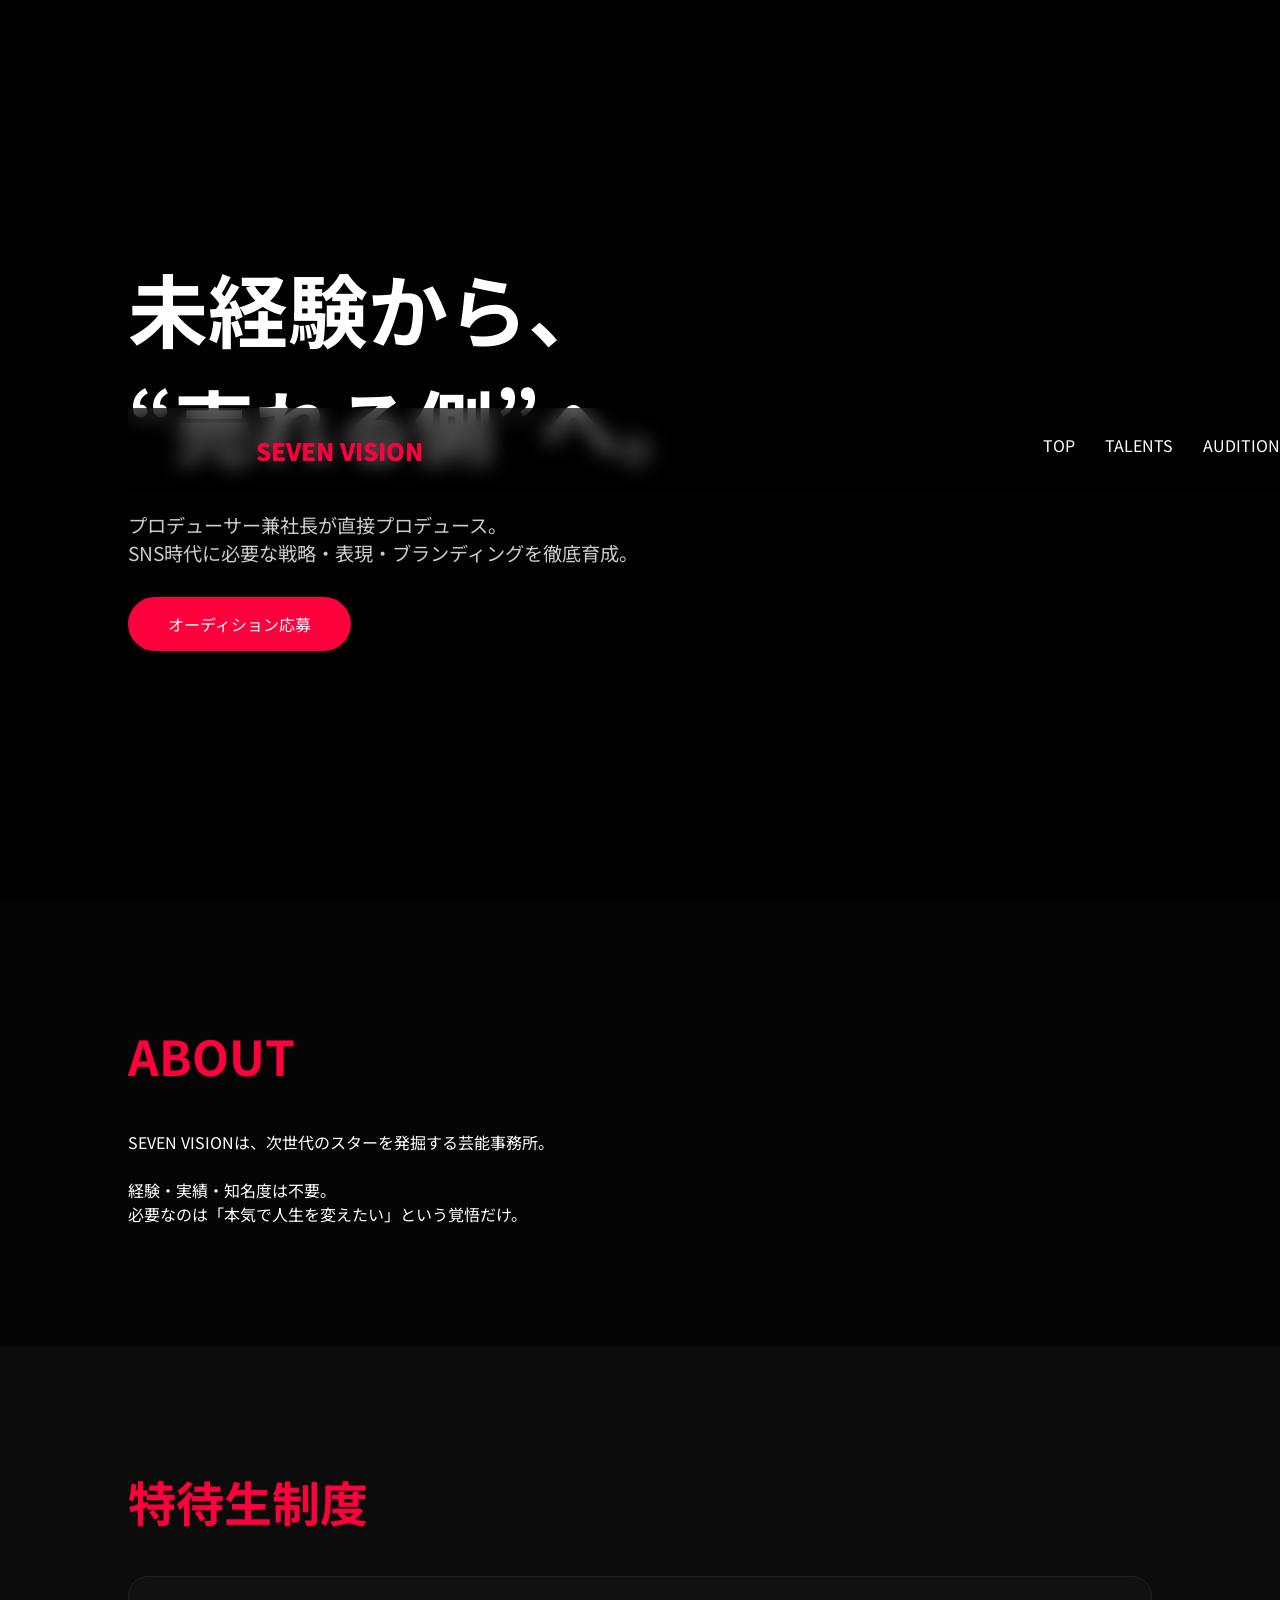
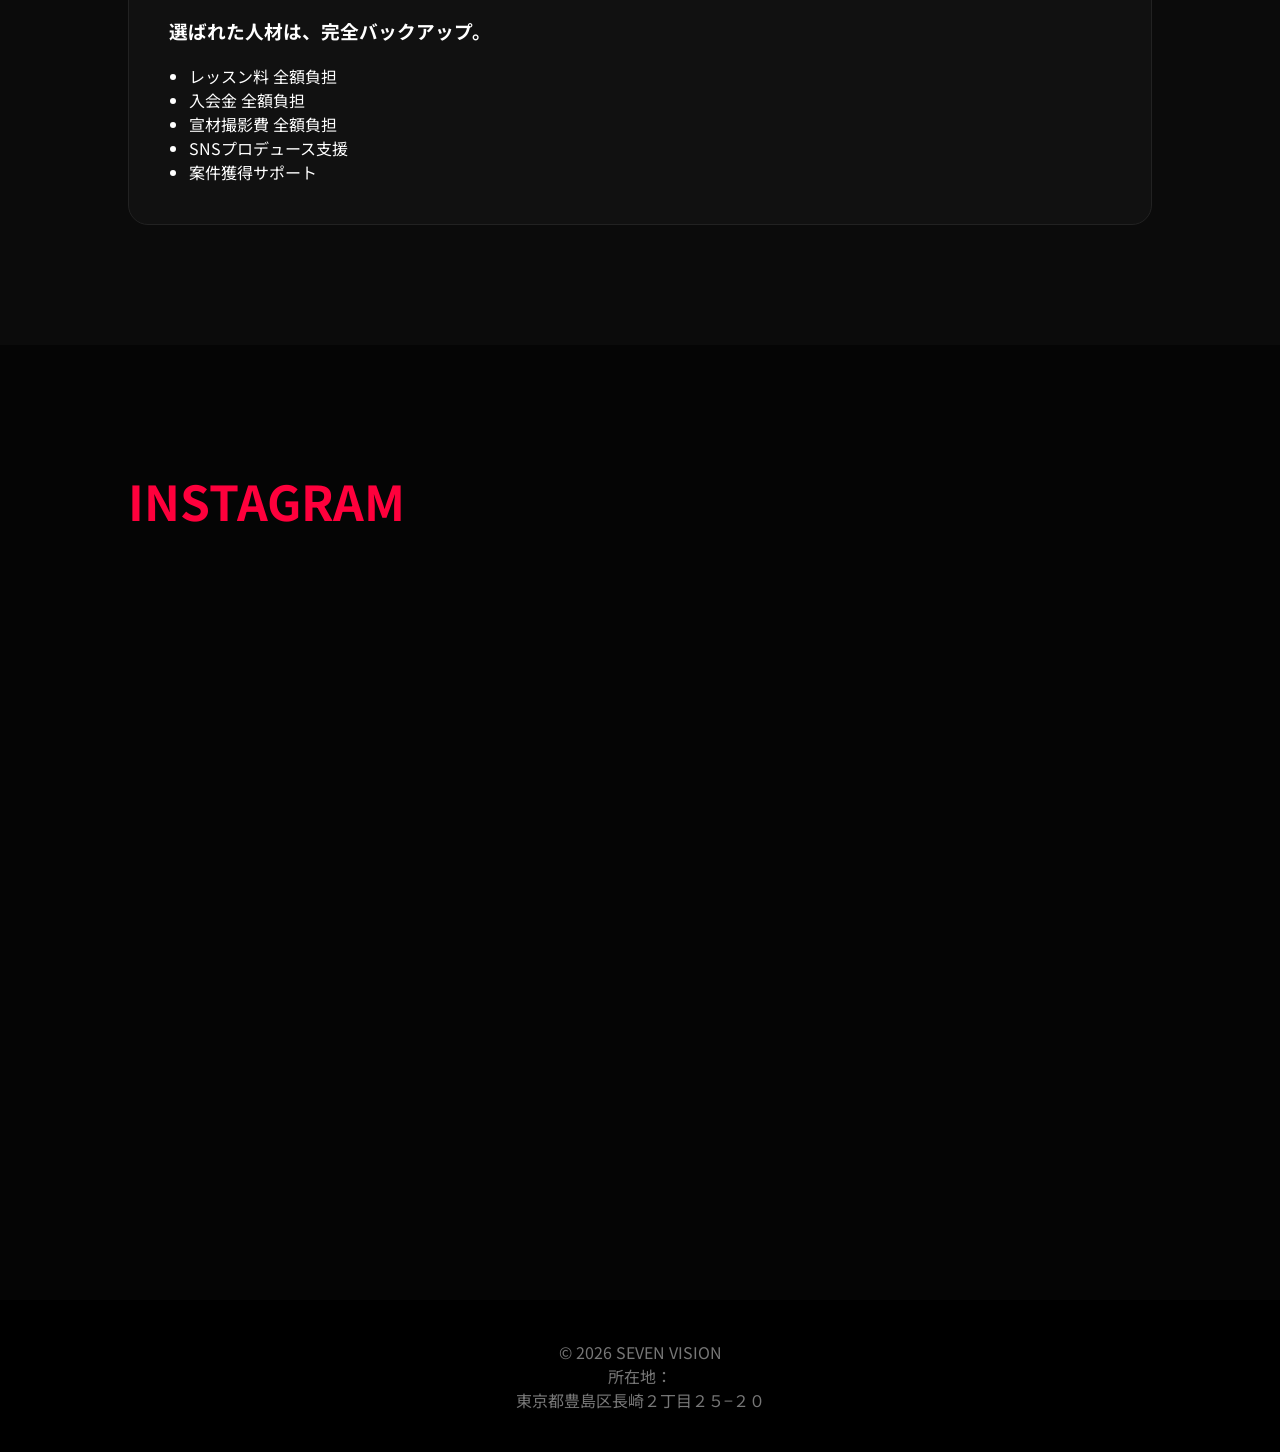
==== commit 5c3a63e7: "index.html" ====
--- a/index.html
+++ b/index.html
@@ -88,7 +88,9 @@
 </section>
 
 <footer>
-  © 2026 SEVEN VISION
+  © 2026 SEVEN VISION<br>
+  所在地：<br>
+東京都豊島区長崎２丁目２５−２０
 </footer>
 
 <script src="https://unpkg.com/aos@2.3.4/dist/aos.js"></script>
@@ -101,4 +103,4 @@
 </script>
 
 </body>
-</html>+</html>
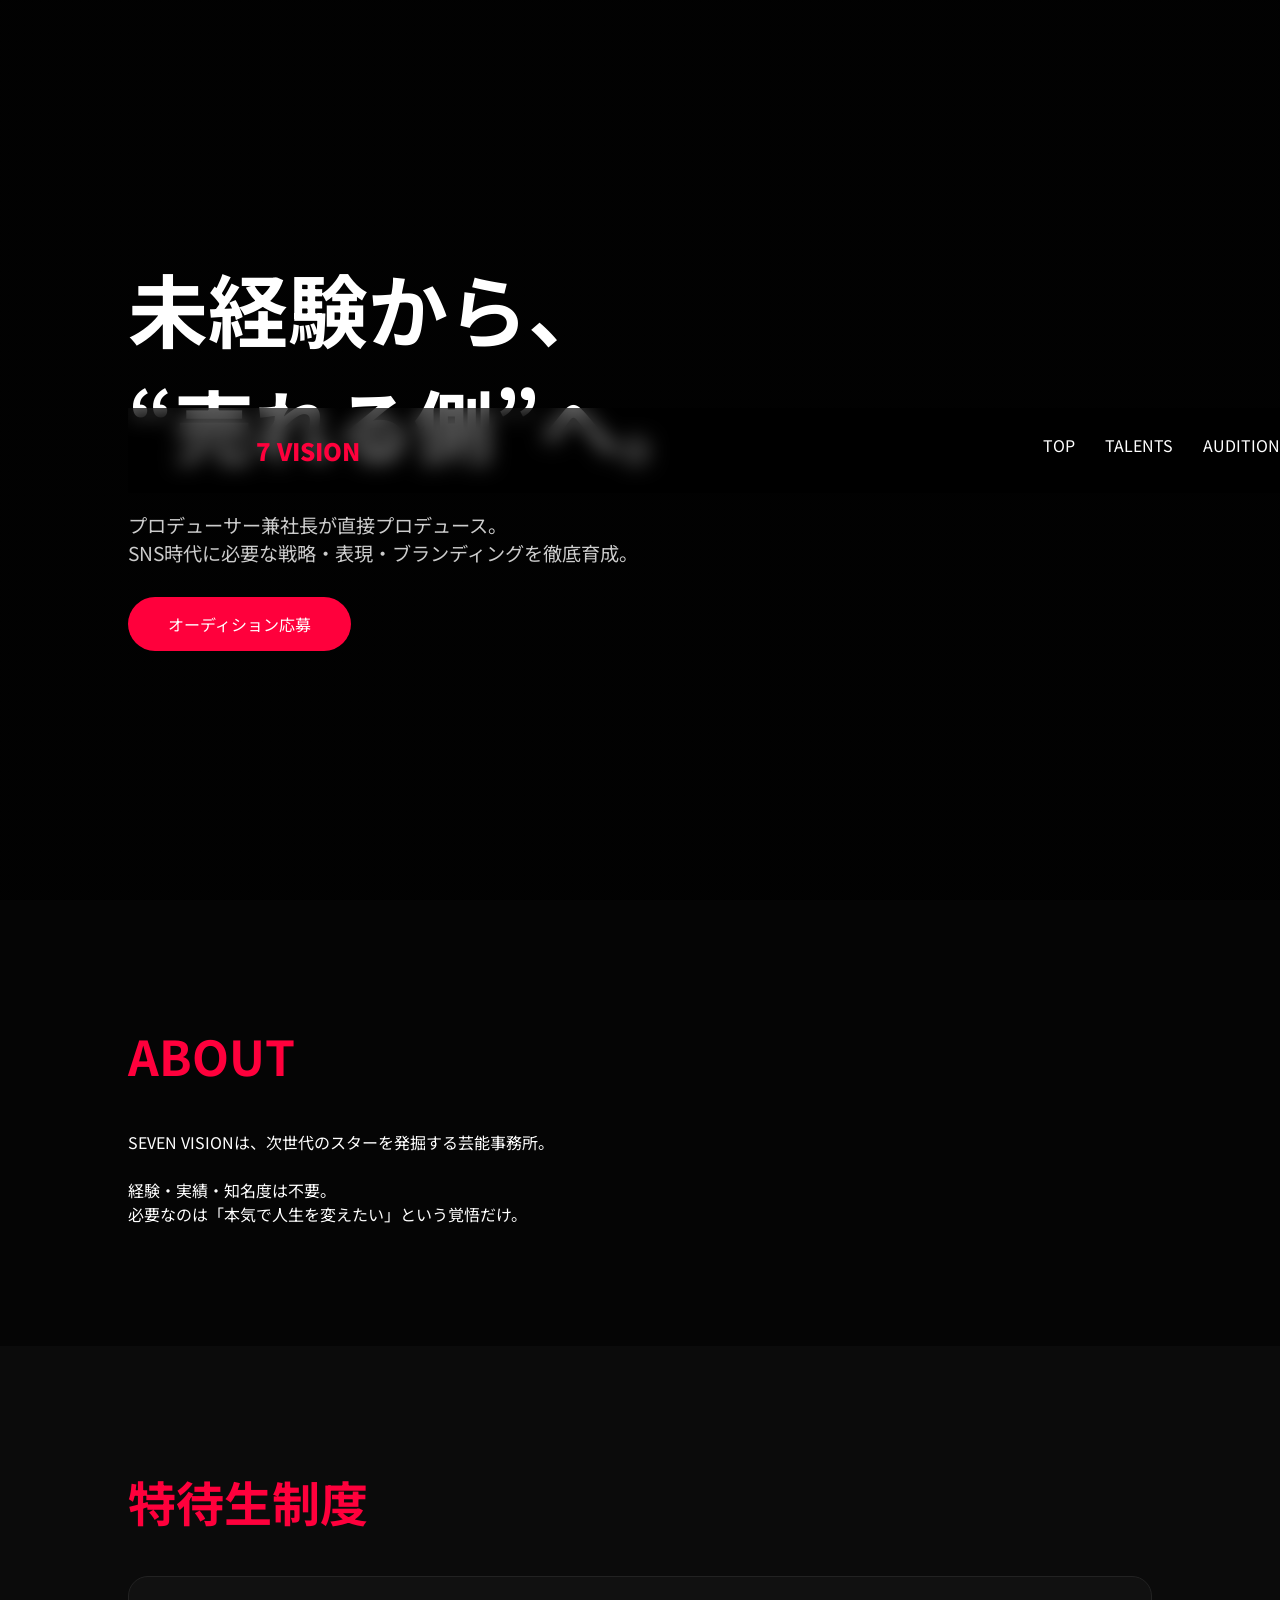
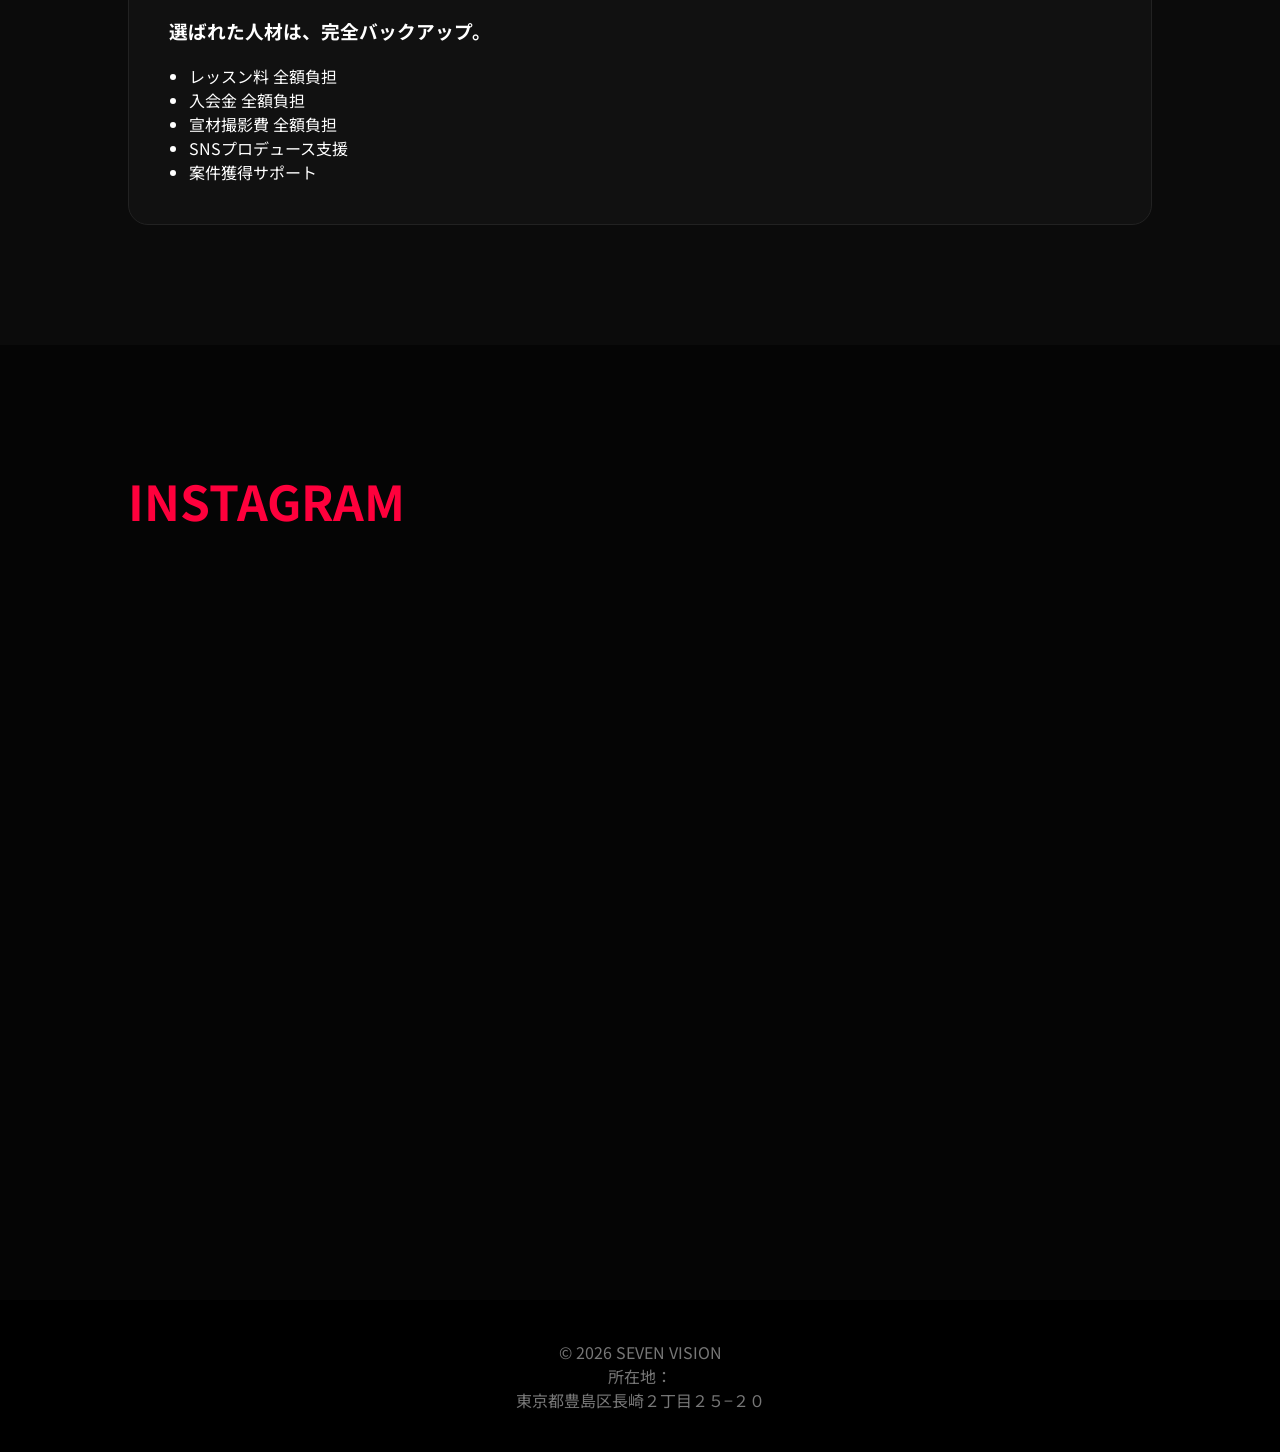
==== commit 3727ff72: "index.html" ====
--- a/index.html
+++ b/index.html
@@ -3,7 +3,7 @@
 <head>
   <meta charset="UTF-8">
   <meta name="viewport" content="width=device-width, initial-scale=1.0">
-  <title>SEVEN VISION</title>
+  <title>7 VISION</title>
 
   <link rel="stylesheet" href="style.css">
 
@@ -19,7 +19,7 @@
 
 <header class="hero">
   <nav>
-    <div class="logo">SEVEN VISION</div>
+    <div class="logo">7 VISION</div>
 
     <ul>
       <li><a href="index.html">TOP</a></li>
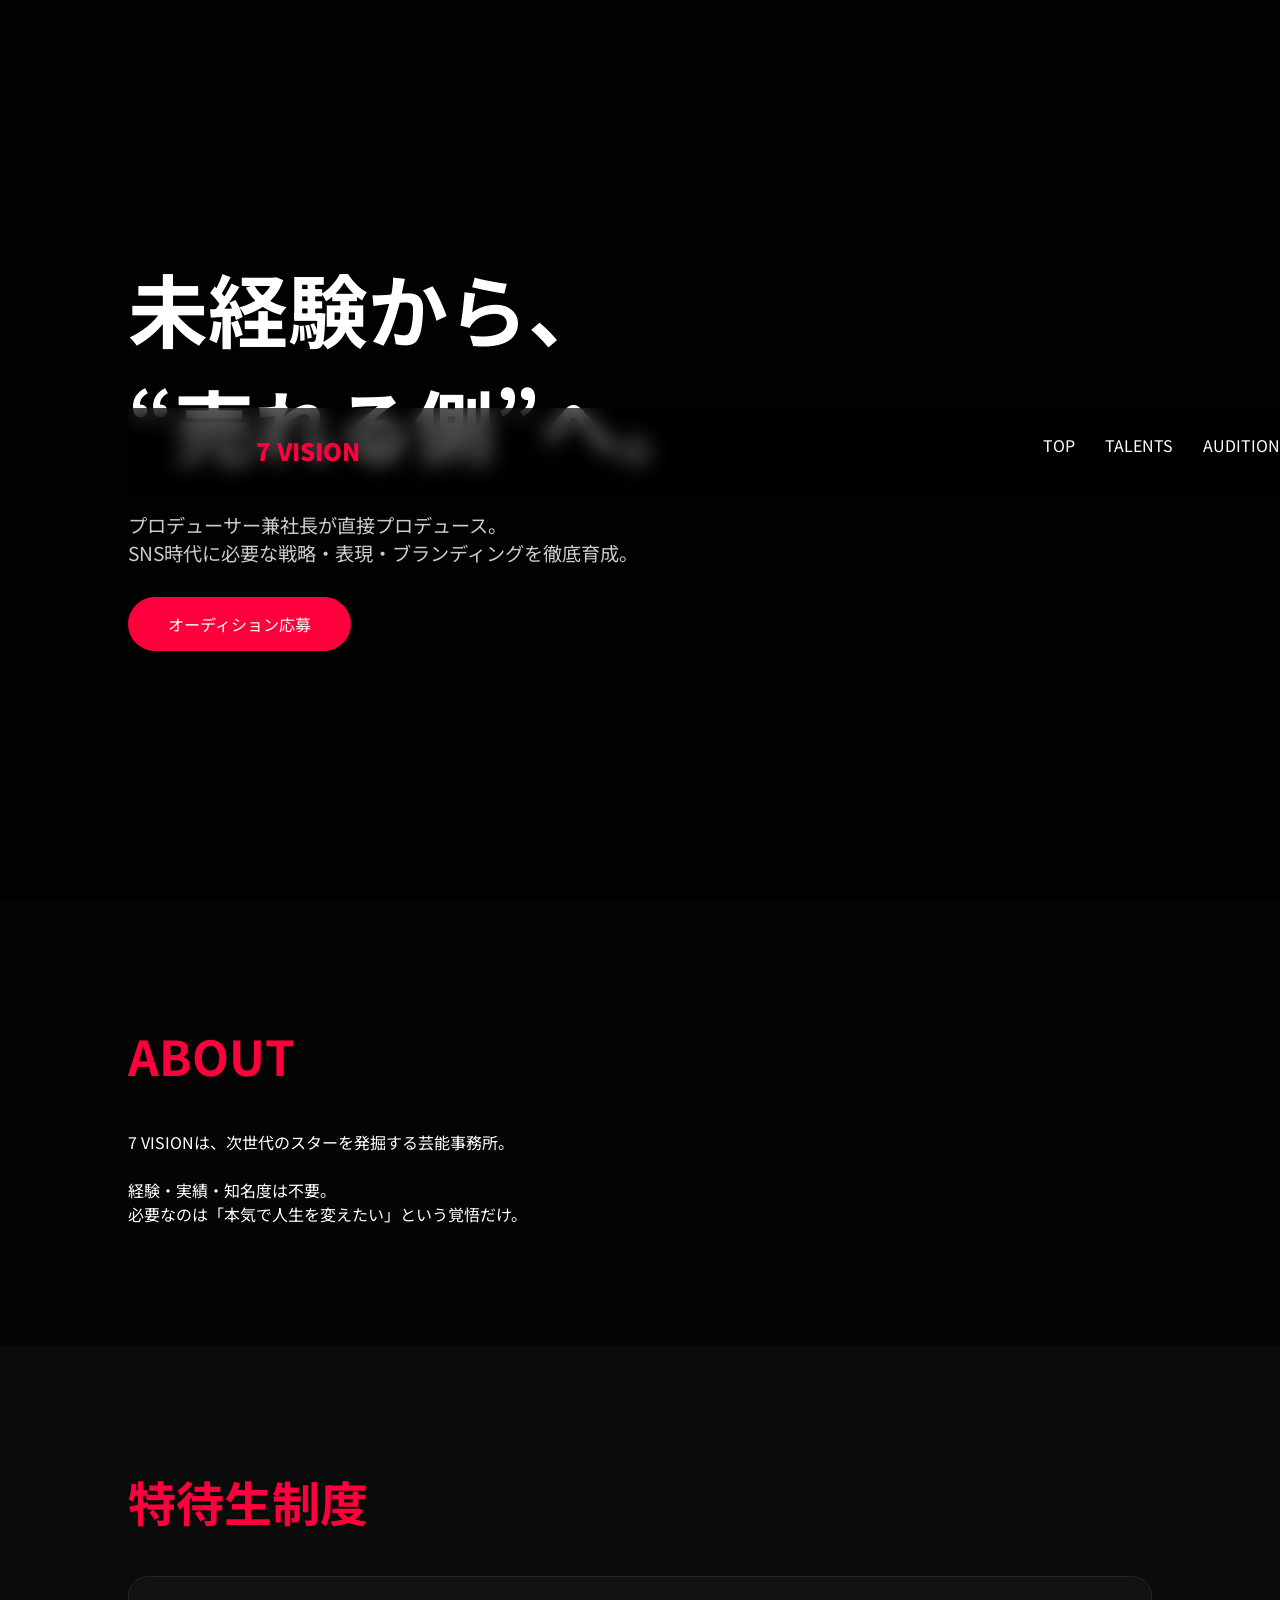
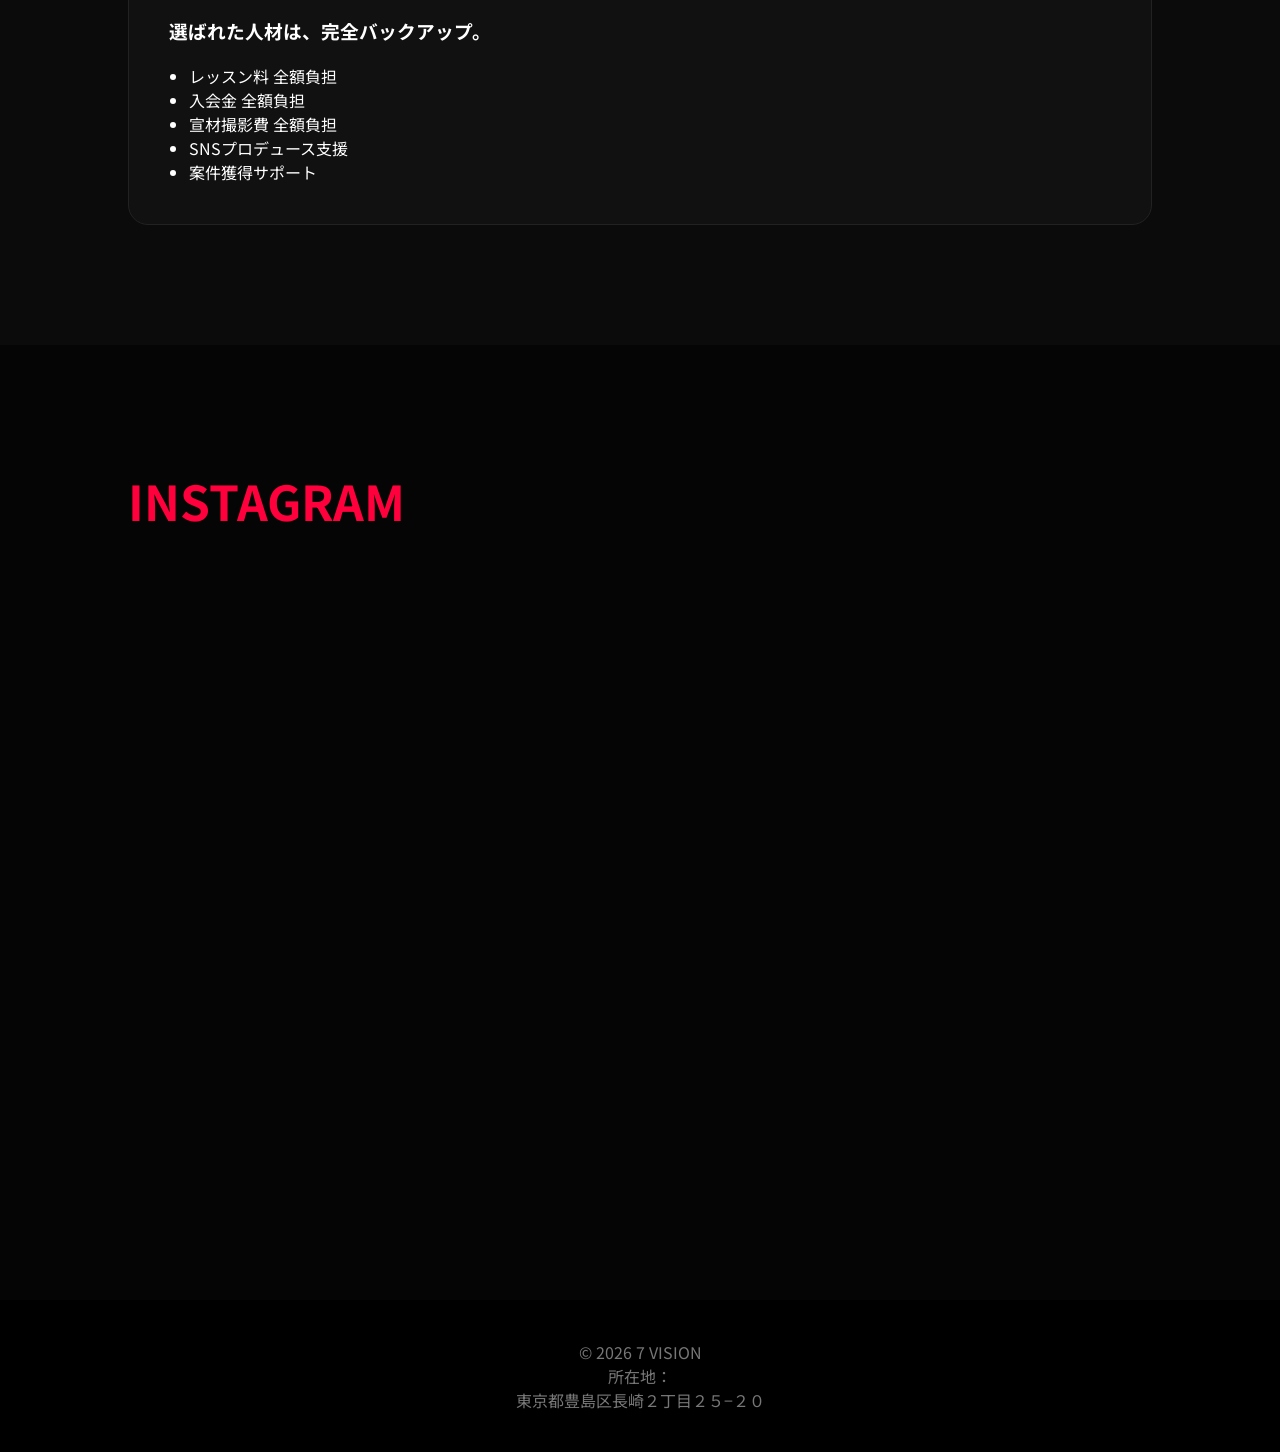
==== commit 5c13dc5b: "index.html" ====
--- a/index.html
+++ b/index.html
@@ -49,7 +49,7 @@
   <h2>ABOUT</h2>
 
   <p>
-    SEVEN VISIONは、次世代のスターを発掘する芸能事務所。<br><br>
+    7 VISIONは、次世代のスターを発掘する芸能事務所。<br><br>
 
     経験・実績・知名度は不要。<br>
     必要なのは「本気で人生を変えたい」という覚悟だけ。
@@ -88,7 +88,7 @@
 </section>
 
 <footer>
-  © 2026 SEVEN VISION<br>
+  © 2026 7 VISION<br>
   所在地：<br>
 東京都豊島区長崎２丁目２５−２０
 </footer>
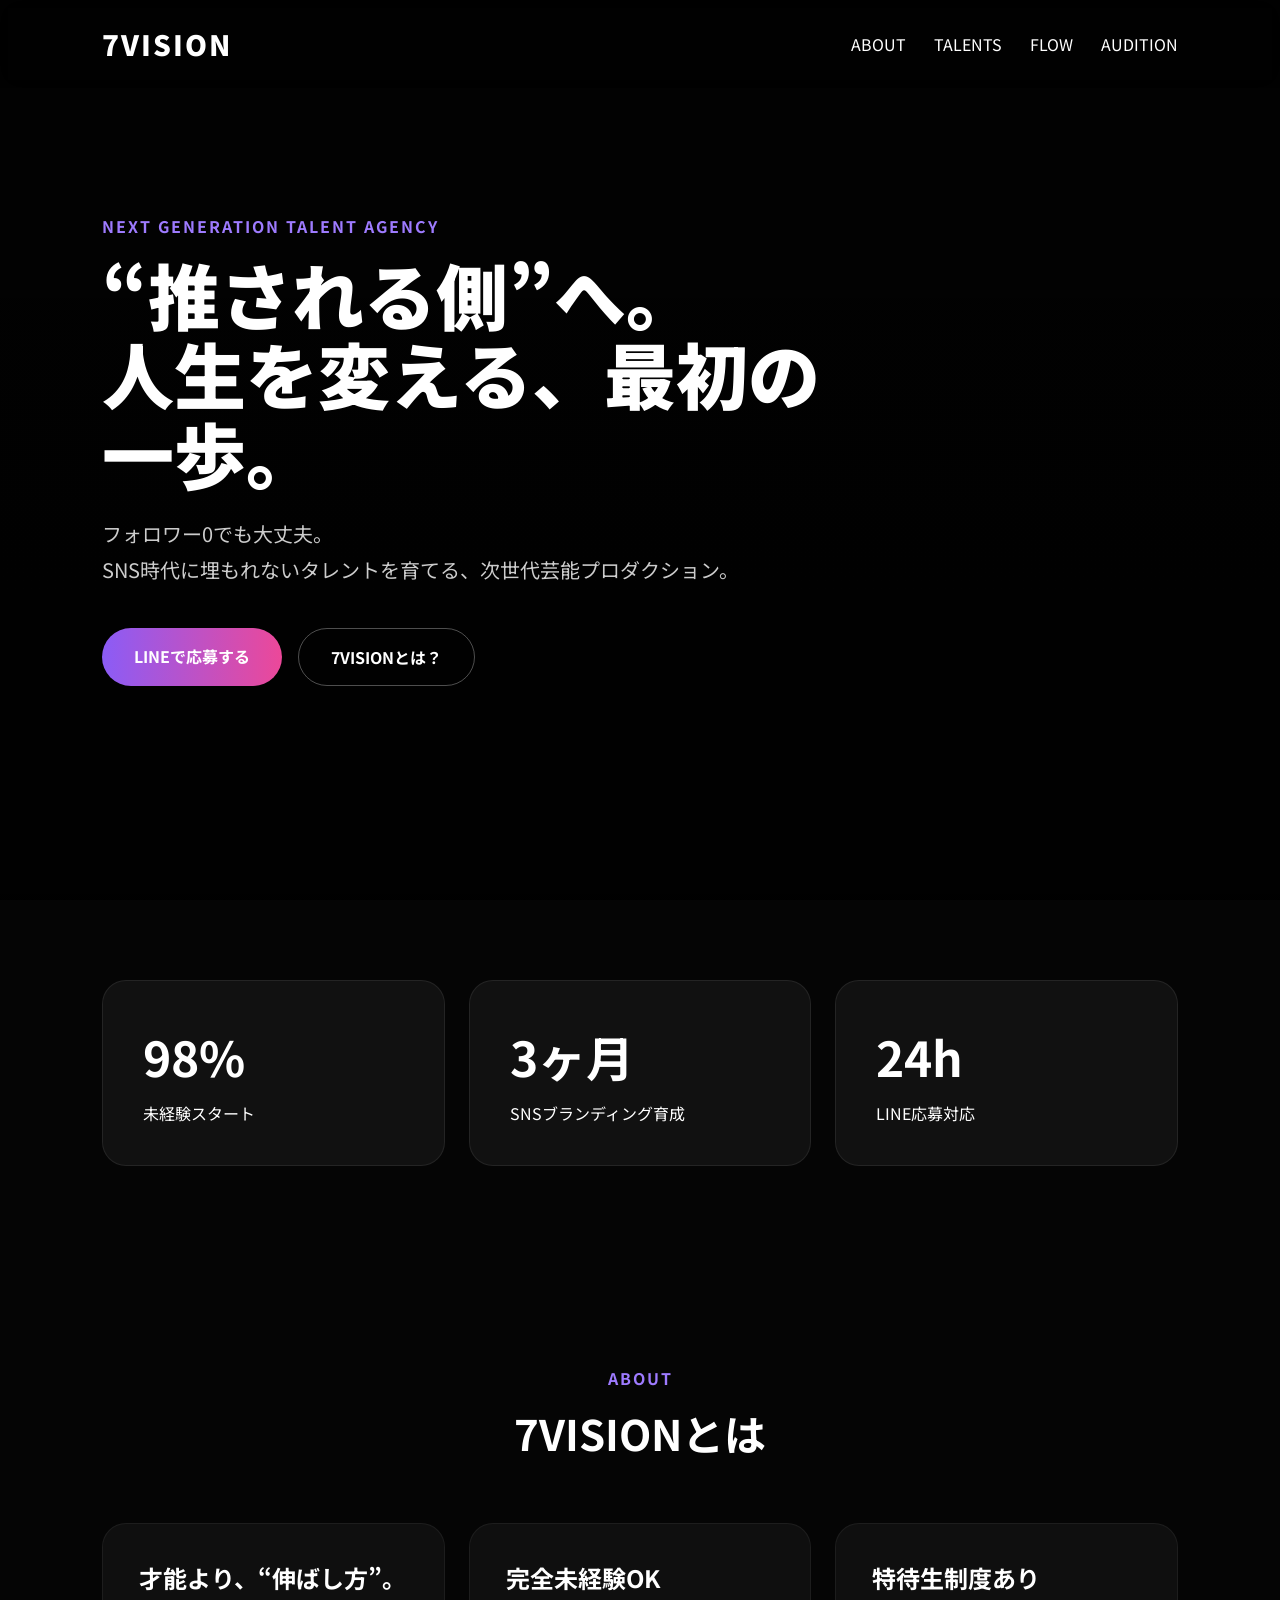
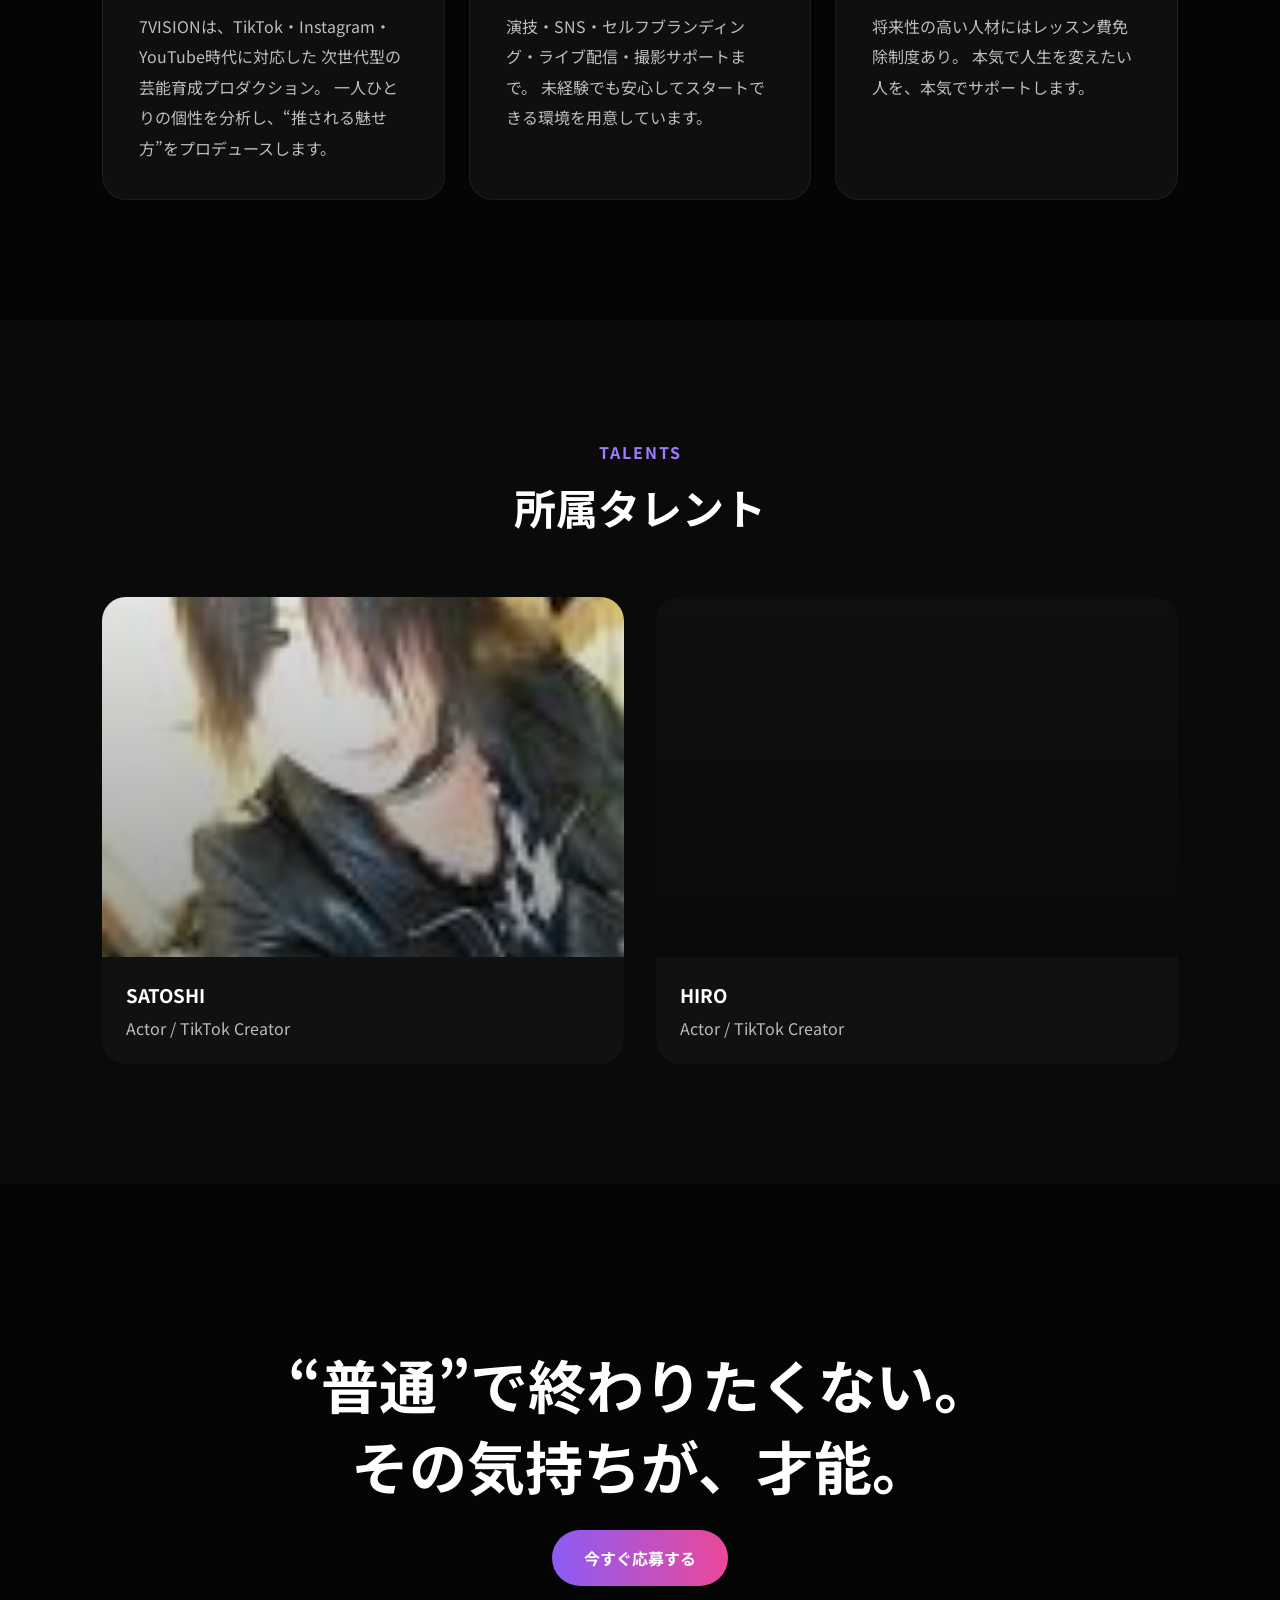
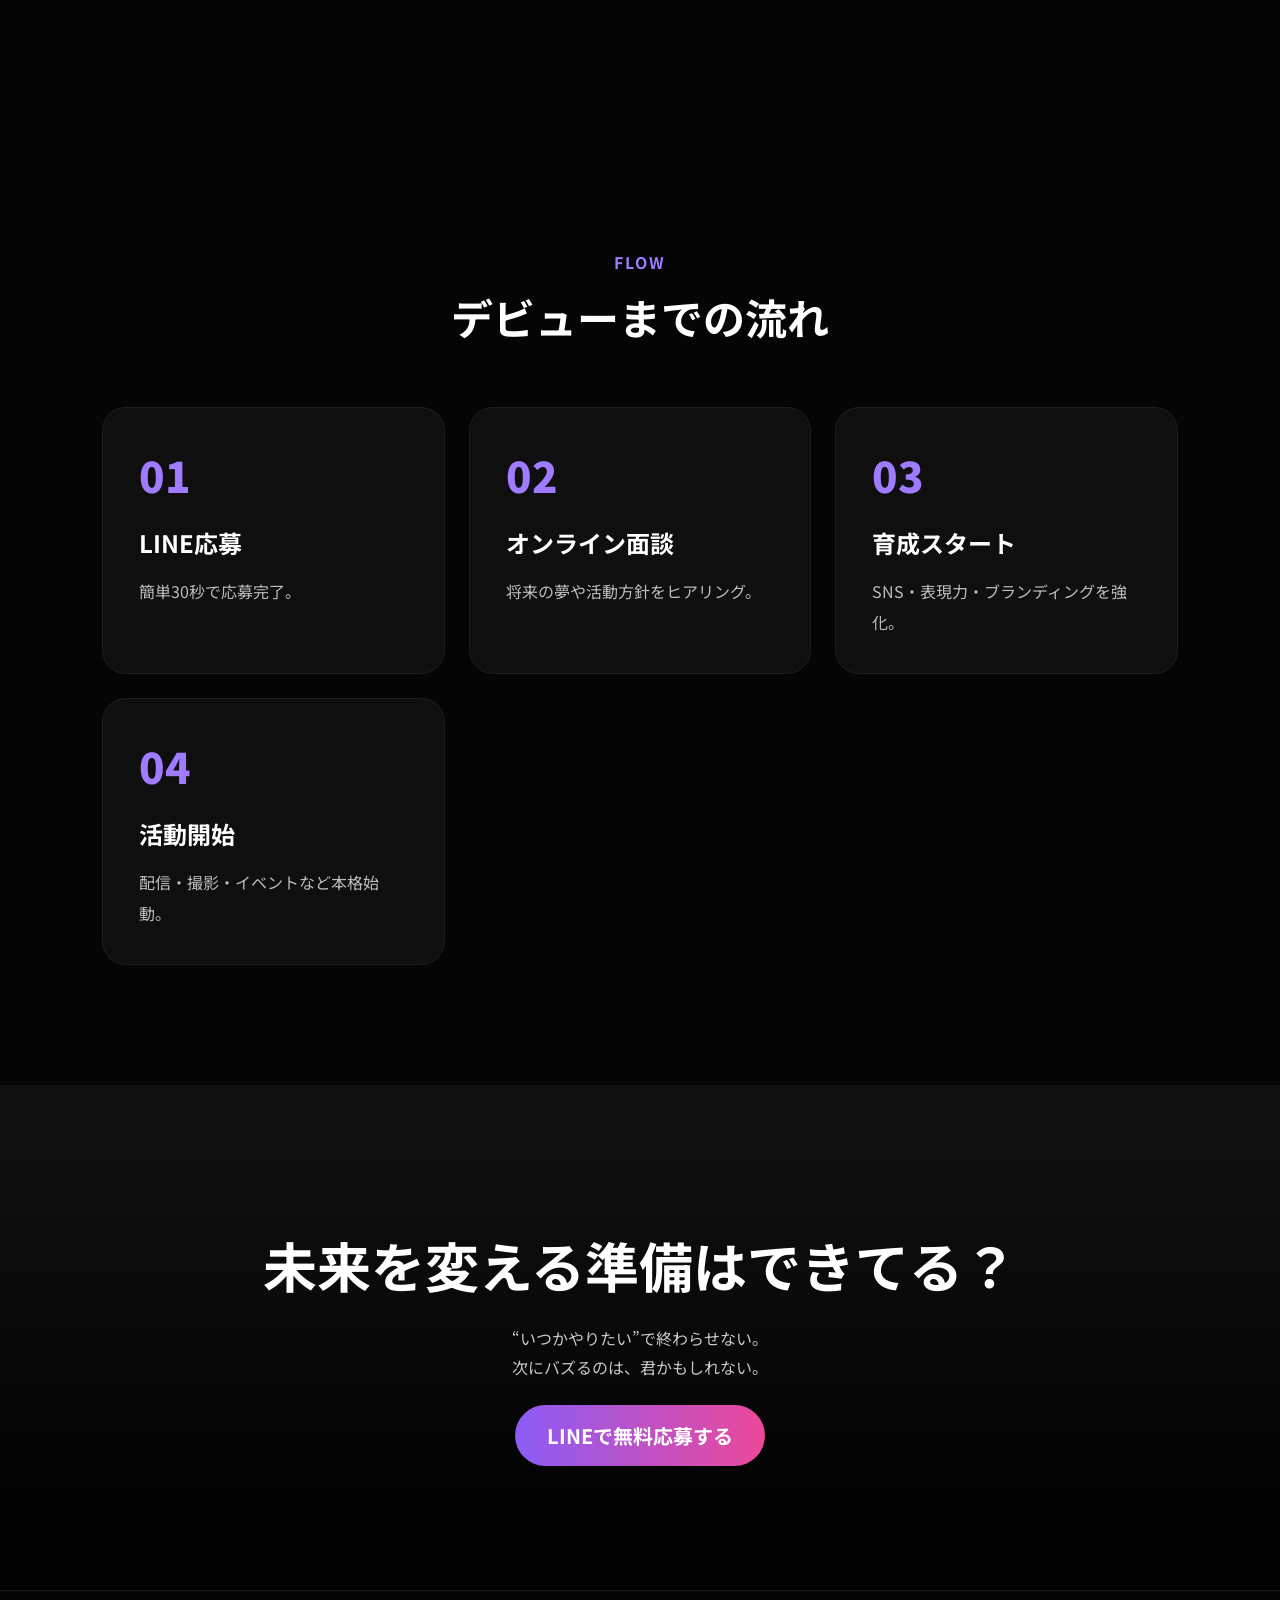
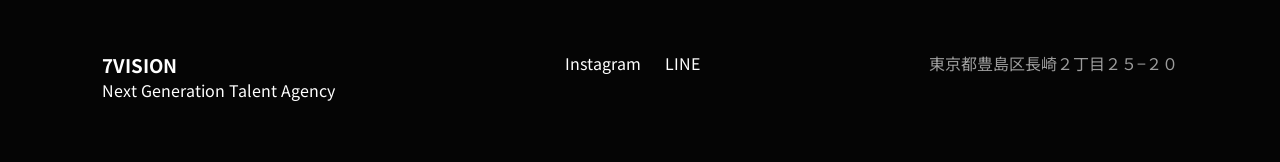
==== commit 60527861: "Add files via upload" ====
--- a/index.html
+++ b/index.html
@@ -1,106 +1,182 @@
-<!DOCTYPE html>
-<html lang="ja">
-<head>
-  <meta charset="UTF-8">
-  <meta name="viewport" content="width=device-width, initial-scale=1.0">
-  <title>7 VISION</title>
-
-  <link rel="stylesheet" href="style.css">
-
-  <!-- AOS Animation -->
-  <link href="https://unpkg.com/aos@2.3.4/dist/aos.css" rel="stylesheet">
-
-  <!-- Google Font -->
-  <link rel="preconnect" href="https://fonts.googleapis.com">
-  <link href="https://fonts.googleapis.com/css2?family=Noto+Sans+JP:wght@300;500;700;900&display=swap" rel="stylesheet">
-</head>
-
-<body>
-
-<header class="hero">
-  <nav>
-    <div class="logo">7 VISION</div>
-
-    <ul>
-      <li><a href="index.html">TOP</a></li>
-      <li><a href="talents.html">TALENTS</a></li>
-      <li><a href="audition.html">AUDITION</a></li>
-    </ul>
-  </nav>
-
-  <div class="hero-content" data-aos="fade-up">
-    <h1>
-      未経験から、<br>
-      “売れる側”へ。
-    </h1>
-
-    <p>
-      プロデューサー兼社長が直接プロデュース。<br>
-      SNS時代に必要な戦略・表現・ブランディングを徹底育成。
-    </p>
-
-    <a href="audition.html" class="btn">
-      オーディション応募
-    </a>
-  </div>
-</header>
-
-<section class="section" data-aos="fade-right">
-  <h2>ABOUT</h2>
-
-  <p>
-    7 VISIONは、次世代のスターを発掘する芸能事務所。<br><br>
-
-    経験・実績・知名度は不要。<br>
-    必要なのは「本気で人生を変えたい」という覚悟だけ。
-  </p>
-</section>
-
-<section class="section dark" data-aos="zoom-in">
-  <h2>特待生制度</h2>
-
-  <div class="special-box">
-    <h3>選ばれた人材は、完全バックアップ。</h3>
-
-    <ul>
-      <li>レッスン料 全額負担</li>
-      <li>入会金 全額負担</li>
-      <li>宣材撮影費 全額負担</li>
-      <li>SNSプロデュース支援</li>
-      <li>案件獲得サポート</li>
-    </ul>
-  </div>
-</section>
-
-<section class="section" data-aos="fade-up">
-  <h2>INSTAGRAM</h2>
-
-  <div class="instagram-box">
-    <iframe
-      src="https://www.instagram.com/supersonicspeedq/embed"
-      width="100%"
-      height="600"
-      frameborder="0"
-      scrolling="no"
-      allowtransparency="true">
-    </iframe>
-  </div>
-</section>
-
-<footer>
-  © 2026 7 VISION<br>
-  所在地：<br>
-東京都豊島区長崎２丁目２５−２０
-</footer>
-
-<script src="https://unpkg.com/aos@2.3.4/dist/aos.js"></script>
-
-<script>
-AOS.init({
-  duration: 1200,
-  once: true
-});
-</script>
-
-</body>
-</html>
+
+<!DOCTYPE html>
+<html lang="ja">
+<head>
+  <meta charset="UTF-8" />
+  <meta name="viewport" content="width=device-width, initial-scale=1.0"/>
+  <title>7VISION | 次世代タレントプロダクション</title>
+  <link rel="preconnect" href="https://fonts.googleapis.com">
+  <link rel="preconnect" href="https://fonts.gstatic.com" crossorigin>
+  <link href="https://fonts.googleapis.com/css2?family=Noto+Sans+JP:wght@300;400;500;700;900&display=swap" rel="stylesheet">
+  <link rel="stylesheet" href="style.css"/>
+</head>
+<body>
+
+<header class="header">
+  <div class="logo">7VISION</div>
+  <nav>
+    <a href="#about">ABOUT</a>
+    <a href="#talents">TALENTS</a>
+    <a href="#flow">FLOW</a>
+    <a href="#contact">AUDITION</a>
+  </nav>
+</header>
+
+<section class="hero">
+  <div class="overlay"></div>
+  <div class="hero-content">
+    <p class="mini">NEXT GENERATION TALENT AGENCY</p>
+    <h1>
+      “推される側”へ。<br>
+      人生を変える、最初の一歩。
+    </h1>
+    <p class="desc">
+      フォロワー0でも大丈夫。<br>
+      SNS時代に埋もれないタレントを育てる、次世代芸能プロダクション。
+    </p>
+
+    <div class="hero-buttons">
+      <a class="btn primary" href="#contact">LINEで応募する</a>
+      <a class="btn secondary" href="#about">7VISIONとは？</a>
+    </div>
+  </div>
+</section>
+
+<section class="stats">
+  <div class="card">
+    <h2>98%</h2>
+    <p>未経験スタート</p>
+  </div>
+  <div class="card">
+    <h2>3ヶ月</h2>
+    <p>SNSブランディング育成</p>
+  </div>
+  <div class="card">
+    <h2>24h</h2>
+    <p>LINE応募対応</p>
+  </div>
+</section>
+
+<section id="about" class="about">
+  <div class="section-title">
+    <span>ABOUT</span>
+    <h2>7VISIONとは</h2>
+  </div>
+
+  <div class="about-grid">
+    <div class="about-box">
+      <h3>才能より、“伸ばし方”。</h3>
+      <p>
+        7VISIONは、TikTok・Instagram・YouTube時代に対応した
+        次世代型の芸能育成プロダクション。
+        一人ひとりの個性を分析し、“推される魅せ方”をプロデュースします。
+      </p>
+    </div>
+
+    <div class="about-box">
+      <h3>完全未経験OK</h3>
+      <p>
+        演技・SNS・セルフブランディング・ライブ配信・撮影サポートまで。
+        未経験でも安心してスタートできる環境を用意しています。
+      </p>
+    </div>
+
+    <div class="about-box">
+      <h3>特待生制度あり</h3>
+      <p>
+        将来性の高い人材にはレッスン費免除制度あり。
+        本気で人生を変えたい人を、本気でサポートします。
+      </p>
+    </div>
+  </div>
+</section>
+
+<section id="talents" class="talents">
+  <div class="section-title light">
+    <span>TALENTS</span>
+    <h2>所属タレント</h2>
+  </div>
+
+  <div class="talent-grid">
+    <div class="talent-card">
+      <div class="talent-image1"></div>
+      <h3>SATOSHI</h3>
+      <p>Actor / TikTok Creator</p>
+    </div>
+  <div class="talent-grid">
+    <div class="talent-card">
+      <div class="talent-image2"></div>
+      <h3>HIRO</h3>
+      <p>Actor / TikTok Creator</p>
+    </div>
+</section>
+
+<section class="copy-section">
+  <h2>
+    “普通”で終わりたくない。<br>
+    その気持ちが、才能。
+  </h2>
+  <a class="btn primary" href="#contact">今すぐ応募する</a>
+</section>
+
+<section id="flow" class="flow">
+  <div class="section-title">
+    <span>FLOW</span>
+    <h2>デビューまでの流れ</h2>
+  </div>
+
+  <div class="flow-grid">
+    <div class="flow-card">
+      <span>01</span>
+      <h3>LINE応募</h3>
+      <p>簡単30秒で応募完了。</p>
+    </div>
+
+    <div class="flow-card">
+      <span>02</span>
+      <h3>オンライン面談</h3>
+      <p>将来の夢や活動方針をヒアリング。</p>
+    </div>
+
+    <div class="flow-card">
+      <span>03</span>
+      <h3>育成スタート</h3>
+      <p>SNS・表現力・ブランディングを強化。</p>
+    </div>
+
+    <div class="flow-card">
+      <span>04</span>
+      <h3>活動開始</h3>
+      <p>配信・撮影・イベントなど本格始動。</p>
+    </div>
+  </div>
+</section>
+
+<section class="cta">
+  <h2>未来を変える準備はできてる？</h2>
+  <p>
+    “いつかやりたい”で終わらせない。<br>
+    次にバズるのは、君かもしれない。
+  </p>
+  <a class="btn primary large" href=https://line.me/ti/p/KAtIGZJ_hw>LINEで無料応募する</a>
+</section>
+
+<footer id="contact" class="footer">
+  <div>
+    <h3>7VISION</h3>
+    <p>Next Generation Talent Agency</p>
+  </div>
+
+  <div class="footer-links">
+    <a href=https://www.instagram.com/accounts/onetap/>Instagram</a>
+    <a href=https://line.me/ti/p/KAtIGZJ_hw>LINE</a>
+  </div>
+
+  <div class="company">
+    <p>東京都豊島区長崎２丁目２５−２０</p>
+  </div>
+</footer>
+
+<script src="script.js"></script>
+</body>
+</html>
--- a/style.css
+++ b/style.css
@@ -1,165 +1,299 @@
-*{
-  margin:0;
-  padding:0;
-  box-sizing:border-box;
-}
-
-body{
-  background:#050505;
-  color:#fff;
-  font-family:'Noto Sans JP',sans-serif;
-}
-
-nav{
-  display:flex;
-  justify-content:space-between;
-  padding:25px 10%;
-  position:fixed;
-  width:100%;
-  z-index:999;
-  background:rgba(0,0,0,.6);
-  backdrop-filter:blur(10px);
-}
-
-.logo{
-  color:#ff003c;
-  font-size:1.5rem;
-  font-weight:900;
-}
-
-nav ul{
-  display:flex;
-  gap:30px;
-  list-style:none;
-}
-
-nav a{
-  color:#fff;
-  text-decoration:none;
-}
-
-.hero{
-  height:100vh;
-  background:
-  linear-gradient(rgba(0,0,0,.7), rgba(0,0,0,.7)),
-  url('https://images.unsplash.com/photo-1501386761578-eac5c94b800a?q=80&w=1600');
-  background-size:cover;
-  display:flex;
-  align-items:center;
-  padding:0 10%;
-}
-
-.hero-content h1{
-  font-size:5rem;
-  margin-bottom:30px;
-}
-
-.hero-content p{
-  font-size:1.2rem;
-  margin-bottom:30px;
-  color:#ccc;
-}
-
-.btn{
-  display:inline-block;
-  background:#ff003c;
-  color:#fff;
-  padding:15px 40px;
-  text-decoration:none;
-  border-radius:50px;
-  transition:.4s;
-}
-
-.btn:hover{
-  transform:translateY(-5px);
-  box-shadow:0 0 30px #ff003c;
-}
-
-.section{
-  padding:120px 10%;
-}
-
-.section h2{
-  font-size:3rem;
-  margin-bottom:40px;
-  color:#ff003c;
-}
-
-.dark{
-  background:#0b0b0b;
-}
-
-.special-box{
-  background:#111;
-  border:1px solid #222;
-  padding:40px;
-  border-radius:20px;
-}
-
-.special-box ul{
-  margin-top:20px;
-  padding-left:20px;
-}
-
-.talent-grid{
-  display:grid;
-  grid-template-columns:repeat(auto-fit,minmax(250px,1fr));
-  gap:30px;
-}
-
-.talent-card{
-  background:#111;
-  border-radius:20px;
-  overflow:hidden;
-  transition:.4s;
-}
-
-.talent-card:hover{
-  transform:translateY(-10px);
-}
-
-.talent-card img{
-  width:100%;
-  height:350px;
-  object-fit:cover;
-}
-
-.talent-card h3{
-  padding:20px 20px 5px;
-}
-
-.talent-card p{
-  padding:0 20px 20px;
-  color:#aaa;
-}
-
-form{
-  display:flex;
-  flex-direction:column;
-  gap:20px;
-}
-
-input,textarea{
-  padding:18px;
-  background:#111;
-  border:none;
-  color:#fff;
-  border-radius:10px;
-}
-
-button{
-  padding:18px;
-  border:none;
-  background:#ff003c;
-  color:#fff;
-  border-radius:10px;
-  cursor:pointer;
-  font-size:1rem;
-}
-
-footer{
-  text-align:center;
-  padding:40px;
-  background:#000;
-  color:#777;
-}+
+*{
+  margin:0;
+  padding:0;
+  box-sizing:border-box;
+}
+
+body{
+  font-family:'Noto Sans JP',sans-serif;
+  background:#050505;
+  color:white;
+  overflow-x:hidden;
+}
+
+a{
+  text-decoration:none;
+  color:white;
+}
+
+.header{
+  position:fixed;
+  width:100%;
+  top:0;
+  left:0;
+  padding:24px 8%;
+  display:flex;
+  justify-content:space-between;
+  align-items:center;
+  z-index:1000;
+  backdrop-filter:blur(12px);
+  background:rgba(0,0,0,0.3);
+}
+
+.logo{
+  font-size:28px;
+  font-weight:900;
+  letter-spacing:2px;
+}
+
+nav{
+  display:flex;
+  gap:28px;
+}
+
+.hero{
+  min-height:100vh;
+  background:
+    linear-gradient(to bottom, rgba(0,0,0,0.6), rgba(0,0,0,0.9)),
+    url('https://images.unsplash.com/photo-1515886657613-9f3515b0c78f?q=80&w=1600&auto=format&fit=crop');
+  background-size:cover;
+  background-position:center;
+  display:flex;
+  align-items:center;
+  padding:0 8%;
+  position:relative;
+}
+
+.hero-content{
+  max-width:760px;
+}
+
+.mini{
+  color:#9e7bff;
+  font-weight:700;
+  letter-spacing:2px;
+  margin-bottom:16px;
+}
+
+.hero h1{
+  font-size:72px;
+  line-height:1.1;
+  margin-bottom:24px;
+  font-weight:900;
+}
+
+.desc{
+  font-size:20px;
+  color:#cccccc;
+  line-height:1.8;
+  margin-bottom:40px;
+}
+
+.hero-buttons{
+  display:flex;
+  gap:16px;
+  flex-wrap:wrap;
+}
+
+.btn{
+  padding:16px 32px;
+  border-radius:999px;
+  font-weight:700;
+  transition:0.3s;
+}
+
+.primary{
+  background:linear-gradient(90deg,#8b5cf6,#ec4899);
+}
+
+.primary:hover{
+  transform:translateY(-3px);
+}
+
+.secondary{
+  border:1px solid rgba(255,255,255,0.3);
+}
+
+.stats{
+  padding:80px 8%;
+  display:grid;
+  grid-template-columns:repeat(auto-fit,minmax(220px,1fr));
+  gap:24px;
+}
+
+.card{
+  background:#111;
+  padding:40px;
+  border-radius:24px;
+  border:1px solid rgba(255,255,255,0.08);
+}
+
+.card h2{
+  font-size:48px;
+  margin-bottom:10px;
+}
+
+.section-title{
+  text-align:center;
+  margin-bottom:60px;
+}
+
+.section-title span{
+  color:#9e7bff;
+  font-weight:700;
+  letter-spacing:2px;
+}
+
+.section-title h2{
+  margin-top:12px;
+  font-size:42px;
+}
+
+.about,
+.flow{
+  padding:120px 8%;
+}
+
+.about-grid,
+.flow-grid{
+  display:grid;
+  grid-template-columns:repeat(auto-fit,minmax(260px,1fr));
+  gap:24px;
+}
+
+.about-box,
+.flow-card{
+  background:#0f0f0f;
+  padding:36px;
+  border-radius:24px;
+  border:1px solid rgba(255,255,255,0.06);
+}
+
+.about-box h3,
+.flow-card h3{
+  margin-bottom:16px;
+  font-size:24px;
+}
+
+.about-box p,
+.flow-card p{
+  color:#bdbdbd;
+  line-height:1.9;
+}
+
+.flow-card span{
+  display:inline-block;
+  margin-bottom:20px;
+  font-size:42px;
+  font-weight:900;
+  color:#9e7bff;
+}
+
+.talents{
+  padding:120px 8%;
+  background:#0a0a0a;
+}
+
+.talent-grid{
+  display:grid;
+  grid-template-columns:repeat(auto-fit,minmax(260px,1fr));
+  gap:32px;
+}
+
+.talent-card{
+  background:#111;
+  border-radius:24px;
+  overflow:hidden;
+}
+
+.talent-image1{
+  height:360px;
+  background:
+    linear-gradient(rgba(0,0,0,0.1),rgba(0,0,0,0.4)),
+    url('[data-uri]');
+      background-size:cover;
+  background-position:center;
+}
+
+.talent-image2{
+  height:360px;
+  background:
+    linear-gradient(rgba(0,0,0,0.1),rgba(0,0,0,0.4)),
+    url('https://photos.app.goo.gl/q9ezKqpaVffjYiXd8');
+  background-size:cover;
+  background-position:center;
+}
+
+.talent-card h3{
+  padding:24px 24px 8px;
+}
+
+.talent-card p{
+  padding:0 24px 24px;
+  color:#bbbbbb;
+}
+
+.copy-section{
+  padding:160px 8%;
+  text-align:center;
+}
+
+.copy-section h2{
+  font-size:58px;
+  line-height:1.4;
+  margin-bottom:40px;
+}
+
+.cta{
+  padding:140px 8%;
+  text-align:center;
+  background:linear-gradient(180deg,#111,#000);
+}
+
+.cta h2{
+  font-size:54px;
+  margin-bottom:20px;
+}
+
+.cta p{
+  color:#c9c9c9;
+  line-height:1.8;
+  margin-bottom:40px;
+}
+
+.large{
+  font-size:20px;
+}
+
+.footer{
+  padding:60px 8%;
+  display:flex;
+  justify-content:space-between;
+  flex-wrap:wrap;
+  gap:24px;
+  border-top:1px solid rgba(255,255,255,0.08);
+}
+
+.footer-links{
+  display:flex;
+  gap:24px;
+}
+
+.company p{
+  color:#9c9c9c;
+}
+
+@media(max-width:768px){
+
+  nav{
+    display:none;
+  }
+
+  .hero h1{
+    font-size:48px;
+  }
+
+  .desc{
+    font-size:16px;
+  }
+
+  .copy-section h2,
+  .cta h2{
+    font-size:36px;
+  }
+
+  .section-title h2{
+    font-size:32px;
+  }
+}
